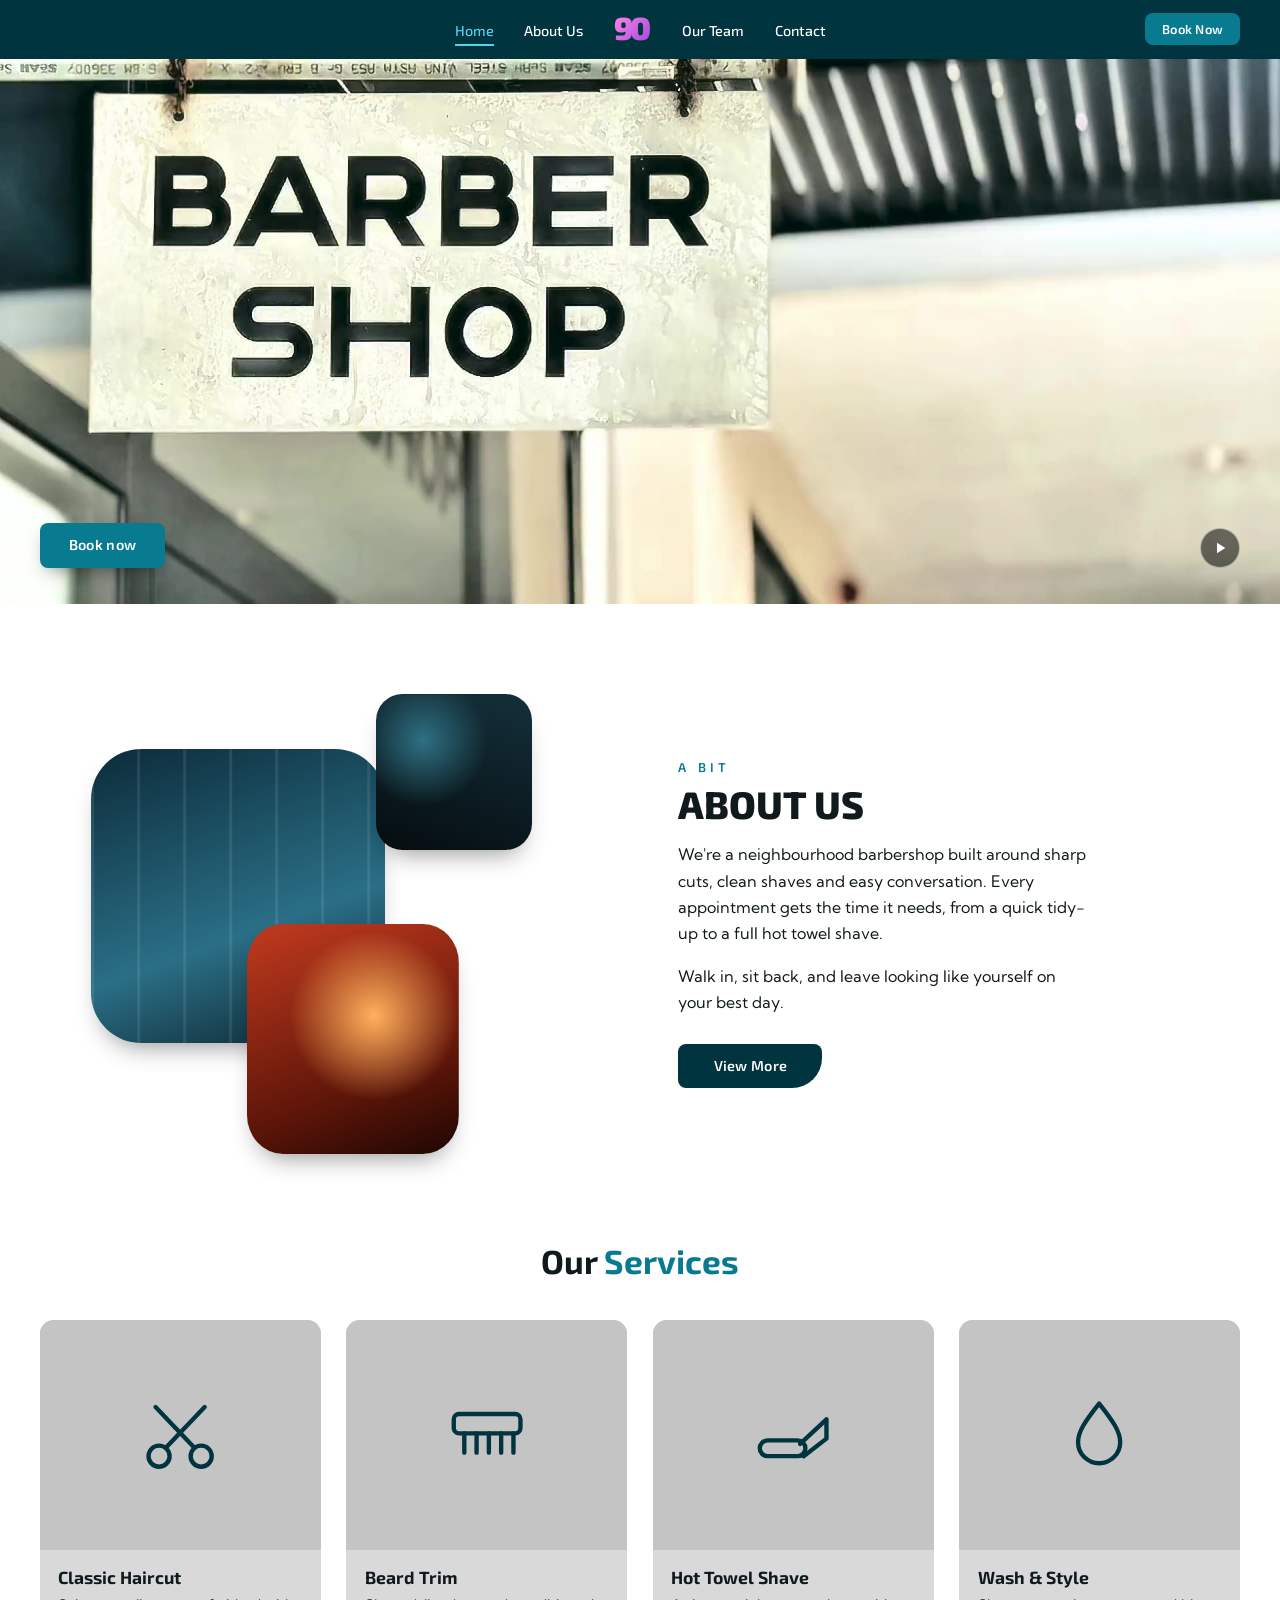
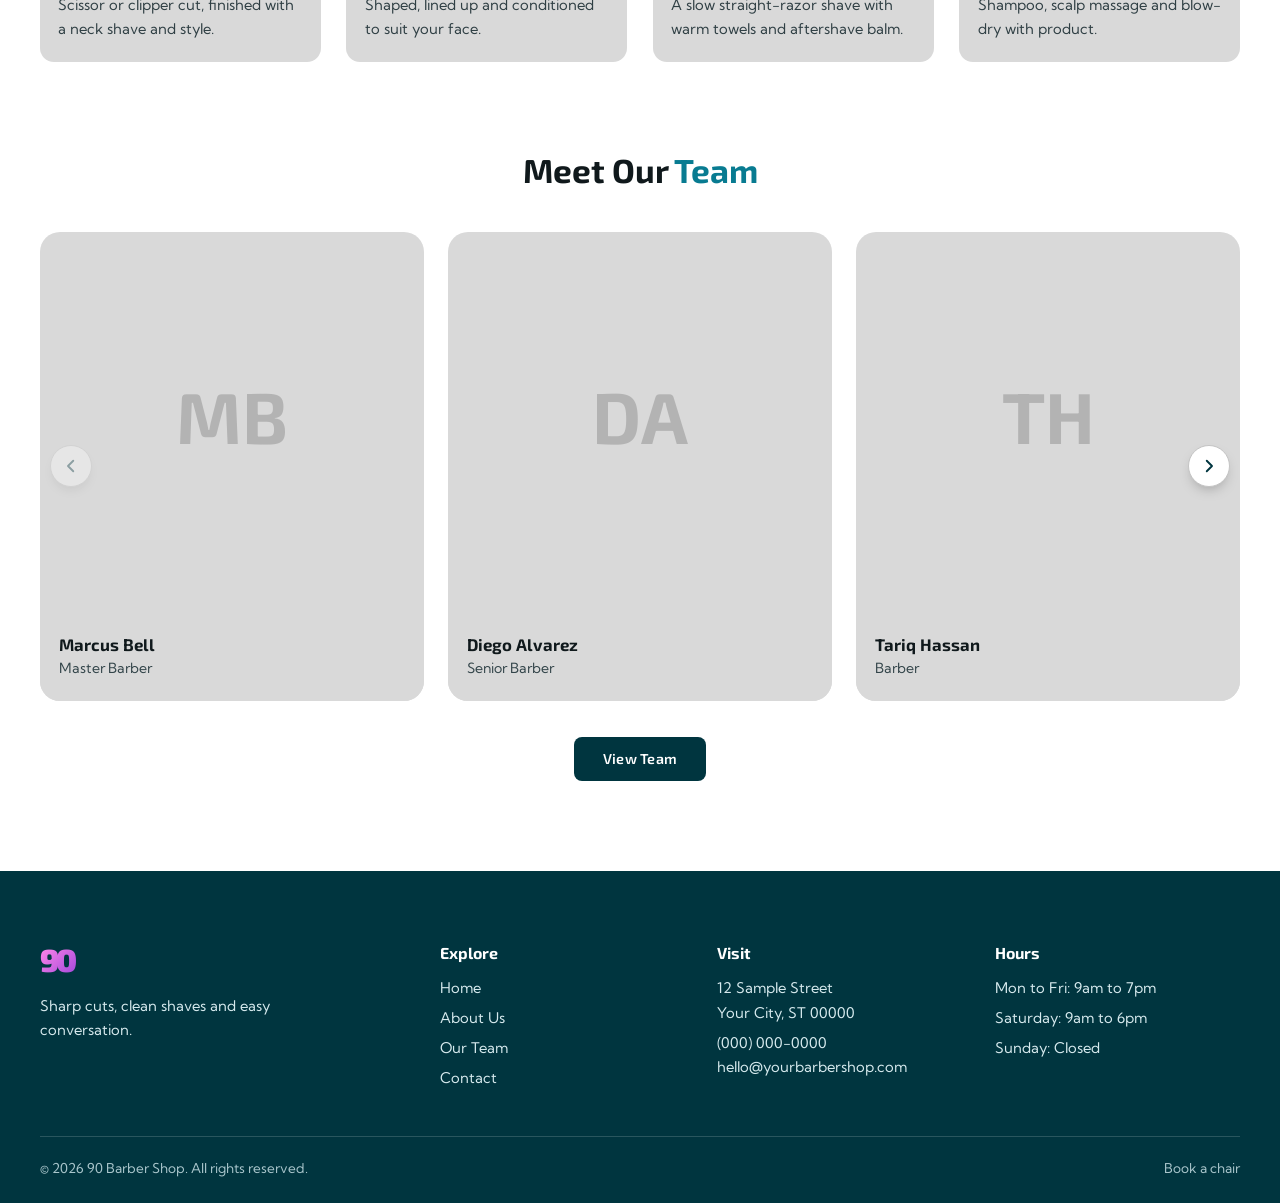
==== index.html @ 3424c848 "first commit" ====
<!DOCTYPE html>
<html lang="en">
<head>
  <meta charset="utf-8">
  <meta name="viewport" content="width=device-width, initial-scale=1">
  <title>90 Barber Shop | Your hairstyle, our lifestyle</title>
  <meta name="description" content="Neighbourhood barbershop for sharp cuts, clean shaves and good conversation.">
  <link rel="preconnect" href="https://fonts.googleapis.com">
  <link rel="preconnect" href="https://fonts.gstatic.com" crossorigin>
  <link href="https://fonts.googleapis.com/css2?family=Exo+2:wght@500;600;700;800;900&family=Kumbh+Sans:wght@400;500;600;700&display=swap" rel="stylesheet">
  <link rel="stylesheet" href="style.css">
</head>
<body>
  <a class="skip" href="#main">Skip to content</a>

  <header class="site-header">
    <div class="nav">
      <a class="brand brand--bar" href="index.html" aria-label="90 Barber Shop, home"><span aria-hidden="true">90</span></a>
      <nav class="nav-menu" id="site-menu" aria-label="Main">
        <ul class="nav-links">
          <li><a href="index.html" aria-current="page">Home</a></li>
          <li><a href="about.html">About Us</a></li>
          <li class="nav-brand-item"><a class="brand" href="index.html" aria-label="90 Barber Shop, home"><span aria-hidden="true">90</span></a></li>
          <li><a href="team.html">Our Team</a></li>
          <li><a href="contact.html">Contact</a></li>
        </ul>
      </nav>
      <a class="btn btn--accent btn--sm nav-cta" href="#" data-book-link>Book Now</a>
      <button class="nav-toggle" type="button" aria-expanded="false" aria-controls="site-menu"><span class="sr-only">Menu</span><span class="bars" aria-hidden="true"></span></button>
    </div>
  </header>

  <main id="main">
    <section class="hero hero--video" aria-labelledby="hero-title">
      <h1 class="sr-only" id="hero-title">90 Barber Shop: your hairstyle, our lifestyle</h1>
      <video class="hero-video" autoplay muted loop playsinline preload="auto" poster="images/intro-poster.jpg" aria-hidden="true" tabindex="-1">
        <source src="video/intro.mp4" type="video/mp4">
      </video>
      <a class="btn btn--accent hero-book" href="#" data-book-link>Book now</a>
      <button class="hero-pause" type="button" aria-label="Pause background video" aria-pressed="false">
        <svg class="i-pause" viewBox="0 0 24 24" fill="currentColor" aria-hidden="true"><rect x="6" y="5" width="4" height="14" rx="1"/><rect x="14" y="5" width="4" height="14" rx="1"/></svg>
        <svg class="i-play" viewBox="0 0 24 24" fill="currentColor" aria-hidden="true"><path d="M8 5v14l11-7z"/></svg>
      </button>
    </section>

    <section class="section" aria-labelledby="about-title">
      <div class="container about-grid">
        <div class="collage" aria-hidden="true">
          <div class="c1 art-window"></div>
          <div class="c2 art-dark"></div>
          <div class="c3 art-warm"></div>
        </div>
        <div class="about-copy">
          <p class="kicker">A bit</p>
          <h2 id="about-title">About us</h2>
          <p>We're a neighbourhood barbershop built around sharp cuts, clean shaves and easy conversation. Every appointment gets the time it needs, from a quick tidy-up to a full hot towel shave.</p>
          <p>Walk in, sit back, and leave looking like yourself on your best day.</p>
          <a class="btn btn--curl" href="about.html">View More</a>
        </div>
      </div>
    </section>

    <section class="section" aria-labelledby="services-title" style="padding-top:0">
      <div class="container">
        <h2 class="section-title" id="services-title">Our <span>Services</span></h2>
        <div class="services-grid">
          <article class="service">
            <div class="service-media"><svg viewBox="0 0 48 48" fill="none" stroke="currentColor" stroke-width="2.5" stroke-linecap="round" aria-hidden="true"><circle cx="12" cy="36" r="6"/><circle cx="36" cy="36" r="6"/><path d="M16 31L38 8M32 31L10 8"/></svg></div>
            <div class="service-body"><h3>Classic Haircut</h3><p>Scissor or clipper cut, finished with a neck shave and style.</p></div>
          </article>
          <article class="service">
            <div class="service-media"><svg viewBox="0 0 48 48" fill="none" stroke="currentColor" stroke-width="2.5" stroke-linecap="round" stroke-linejoin="round" aria-hidden="true"><rect x="5" y="12" width="38" height="11" rx="3"/><path d="M11 23v11M18 23v11M25 23v11M32 23v11M39 23v11"/></svg></div>
            <div class="service-body"><h3>Beard Trim</h3><p>Shaped, lined up and conditioned to suit your face.</p></div>
          </article>
          <article class="service">
            <div class="service-media"><svg viewBox="0 0 48 48" fill="none" stroke="currentColor" stroke-width="2.5" stroke-linecap="round" stroke-linejoin="round" aria-hidden="true"><rect x="5" y="27" width="26" height="9" rx="4.5"/><path d="M28 29L43 15v11L30 36"/></svg></div>
            <div class="service-body"><h3>Hot Towel Shave</h3><p>A slow straight-razor shave with warm towels and aftershave balm.</p></div>
          </article>
          <article class="service">
            <div class="service-media"><svg viewBox="0 0 48 48" fill="none" stroke="currentColor" stroke-width="2.5" stroke-linecap="round" stroke-linejoin="round" aria-hidden="true"><path d="M24 6c8 10 12 16 12 22a12 12 0 0 1-24 0c0-6 4-12 12-22z"/></svg></div>
            <div class="service-body"><h3>Wash &amp; Style</h3><p>Shampoo, scalp massage and blow-dry with product.</p></div>
          </article>
        </div>
      </div>
    </section>

    <section class="section" aria-labelledby="team-title" style="padding-top:0">
      <div class="container">
        <h2 class="section-title" id="team-title">Meet Our <span>Team</span></h2>
        <div class="carousel" data-carousel>
          <button class="carousel-btn prev" type="button" aria-label="Previous team members">
            <svg width="18" height="18" viewBox="0 0 24 24" fill="none" stroke="currentColor" stroke-width="2.5" stroke-linecap="round" stroke-linejoin="round" aria-hidden="true"><path d="M15 5l-7 7 7 7"/></svg>
          </button>
          <div class="carousel-track" tabindex="0" role="region" aria-label="Team members"></div>
          <button class="carousel-btn next" type="button" aria-label="Next team members">
            <svg width="18" height="18" viewBox="0 0 24 24" fill="none" stroke="currentColor" stroke-width="2.5" stroke-linecap="round" stroke-linejoin="round" aria-hidden="true"><path d="M9 5l7 7-7 7"/></svg>
          </button>
        </div>
        <noscript><p class="page-intro">Turn on JavaScript to see the team, or visit the <a href="team.html">team page</a>.</p></noscript>
        <div class="center-action"><a class="btn" href="team.html">View Team</a></div>
      </div>
    </section>
  </main>

  <footer class="site-footer">
    <div class="container">
      <div class="footer-grid">
        <div class="footer-brand">
          <a class="brand" href="index.html" aria-label="90 Barber Shop, home"><span aria-hidden="true">90</span></a>
          <p>Sharp cuts, clean shaves and easy conversation.</p>
        </div>
        <div>
          <h2 class="footer-title">Explore</h2>
          <ul>
            <li><a href="index.html">Home</a></li>
            <li><a href="about.html">About Us</a></li>
            <li><a href="team.html">Our Team</a></li>
            <li><a href="contact.html">Contact</a></li>
          </ul>
        </div>
        <div>
          <h2 class="footer-title">Visit</h2>
          <p>12 Sample Street<br>Your City, ST 00000</p>
          <p><a href="tel:+10000000000">(000) 000-0000</a><br><a href="mailto:hello@yourbarbershop.com">hello@yourbarbershop.com</a></p>
        </div>
        <div>
          <h2 class="footer-title">Hours</h2>
          <ul>
            <li>Mon to Fri: 9am to 7pm</li>
            <li>Saturday: 9am to 6pm</li>
            <li>Sunday: Closed</li>
          </ul>
        </div>
      </div>
      <div class="footer-bottom">
        <span>&copy; <span data-year>2026</span> 90 Barber Shop. All rights reserved.</span>
        <span><a href="#" data-book-link>Book a chair</a></span>
      </div>
    </div>
  </footer>
  <script src="script.js" defer></script>
</body>
</html>
---- style.css ----
/* =====================================================================
   90 Barber Shop – stylesheet
   ---------------------------------------------------------------------
   PHOTOS: every photo slot below is a CSS variable in :root. To use a
   real image, put the file in an /images folder and set the variable,
   e.g.  --hero-photo: url("images/hero.jpg");
   ===================================================================== */

:root {
  /* colour */
  --teal-900: #00353f;
  --teal-800: #004a58;
  --teal-600: #087b91;
  --teal-500: #1197b0;
  --teal-300: #55d3ec;
  --ice: #a9d8e0;
  --gray-100: #efefef;
  --gray-200: #d9d9d9;
  --gray-300: #c4c4c4;
  --ink: #10191c;
  --pink: #ee78e2;
  --error: #b3261e;

  /* type */
  --font-head: "Exo 2", "Segoe UI", system-ui, sans-serif;
  --font-body: "Kumbh Sans", "Segoe UI", system-ui, sans-serif;

  /* layout */
  --container: 1200px;
  --gutter: clamp(1rem, 4vw, 2.5rem);

  /* photo slots (swap for url("images/...") ) */
  --none: linear-gradient(transparent, transparent);
  --hero-photo: var(--none);
  --contact-photo: var(--none);
  --team-photo: var(--none);
  --about-photo-1: var(--none);
  --about-photo-2: var(--none);
  --about-photo-3: var(--none);
}

/* ---------- base ---------- */
*, *::before, *::after { box-sizing: border-box; }
html { scroll-behavior: smooth; }
body {
  margin: 0;
  font-family: var(--font-body);
  color: var(--ink);
  background: #fff;
  line-height: 1.65;
  -webkit-font-smoothing: antialiased;
}
img { max-width: 100%; display: block; }
a { color: inherit; }
h1, h2, h3 { font-family: var(--font-head); line-height: 1.1; margin: 0; }
p { margin: 0 0 1rem; }
:focus-visible { outline: 3px solid var(--teal-500); outline-offset: 3px; }
.site-header :focus-visible,
.site-footer :focus-visible { outline-color: var(--teal-300); }

.container { width: min(100% - 2 * var(--gutter), var(--container)); margin-inline: auto; }
.section { padding-block: clamp(3rem, 7vw, 6rem); }
.sr-only {
  position: absolute; width: 1px; height: 1px; margin: -1px; padding: 0;
  overflow: hidden; clip: rect(0 0 0 0); white-space: nowrap; border: 0;
}
.skip {
  position: absolute; left: 1rem; top: -4rem; z-index: 100;
  background: #fff; color: var(--ink); padding: .6rem 1rem; border-radius: 8px;
}
.skip:focus { top: 1rem; }

/* ---------- buttons ---------- */
.btn {
  display: inline-flex; align-items: center; justify-content: center;
  font: 600 .9rem/1 var(--font-head); letter-spacing: .02em;
  padding: .95rem 1.8rem; border-radius: 8px; border: 0;
  background: var(--teal-900); color: #fff; text-decoration: none; cursor: pointer;
  transition: background-color .2s ease;
}
.btn:hover { background: var(--teal-800); }
.btn--accent { background: var(--teal-600); }
.btn--accent:hover { background: #066579; }
.btn--sm { padding: .6rem 1.05rem; font-size: .8rem; }
.btn--curl { border-radius: 8px 8px 30px 8px; padding-inline: 2.2rem; }
.btn--pill { border-radius: 999px; }

/* ---------- header / nav ---------- */
.site-header { position: sticky; top: 0; z-index: 50; background: var(--teal-900); }
.nav {
  display: grid; grid-template-columns: 1fr auto 1fr; align-items: center;
  max-width: 1440px; margin-inline: auto;
  padding: .7rem var(--gutter);
}
.nav-menu { grid-column: 2; }
.nav-cta { grid-column: 3; justify-self: end; }
.nav-links {
  display: flex; align-items: center; gap: clamp(1.1rem, 2.4vw, 2rem);
  list-style: none; margin: 0; padding: 0;
}
.nav-links a:not(.brand) {
  color: #fff; text-decoration: none; font: 500 .9rem var(--font-head);
  padding: .35rem 0; border-bottom: 2px solid transparent;
}
.nav-links a:not(.brand):hover { border-bottom-color: rgba(255, 255, 255, .6); }
.nav-links a[aria-current="page"] { color: var(--teal-300); border-bottom-color: var(--teal-300); }

.brand { display: inline-block; text-decoration: none; line-height: 1; }
.brand span {
  font: 900 2rem/1 var(--font-head); letter-spacing: -.09em; padding-right: .09em;
  background: linear-gradient(135deg, #ff86e9 10%, #a94bdc 90%);
  -webkit-background-clip: text; background-clip: text; color: transparent;
}
.brand--bar, .nav-toggle { display: none; }

/* ---------- hero ---------- */
.hero {
  position: relative; overflow: hidden; color: #fff; isolation: isolate;
  min-height: clamp(300px, 32vw, 480px);
  background:
    var(--hero-photo),
    radial-gradient(ellipse 45% 70% at 80% 0%, rgba(255, 255, 255, .3), transparent 70%),
    repeating-linear-gradient(98deg, transparent 0 92px, rgba(255, 255, 255, .07) 92px 98px),
    linear-gradient(180deg, #728e96 0%, #3d5760 50%, #182a30 100%);
  background-size: cover; background-position: center;
}
.hero--home { min-height: clamp(440px, 43vw, 620px); }

/* homepage: full-width looping video (replaces the CSS sign) */
.hero.hero--video {
  height: clamp(240px, 42.6vw, 78vh); min-height: 0;
  background: #000;
}
.hero-video { position: absolute; inset: 0; width: 100%; height: 100%; object-fit: cover; z-index: -1; }
.hero-book {
  position: absolute; z-index: 1;
  left: var(--gutter); bottom: clamp(1rem, 3vw, 2.25rem);
  box-shadow: 0 8px 20px -8px rgba(0, 0, 0, .55);
}
.hero-pause {
  position: absolute; z-index: 1; right: var(--gutter); bottom: clamp(1rem, 3vw, 2.25rem);
  width: 40px; height: 40px; display: grid; place-items: center; cursor: pointer;
  color: #fff; background: rgba(0, 0, 0, .55); border: 1px solid rgba(255, 255, 255, .5); border-radius: 50%;
  transition: background-color .2s ease;
}
.hero-pause:hover { background: rgba(0, 0, 0, .8); }
.hero-pause svg { width: 18px; height: 18px; }
.hero-pause .i-play, .hero-pause[aria-pressed="true"] .i-pause { display: none; }
.hero-pause[aria-pressed="true"] .i-play { display: block; }

.hero-inner {
  position: relative; display: flex; align-items: flex-start;
  gap: clamp(1.5rem, 4vw, 4rem);
  min-height: inherit;
  padding-left: clamp(0px, 6vw, 90px);
}
.sign-wrap {
  position: relative; flex: none;
  padding-top: clamp(50px, 7vw, 110px);
  transform-origin: 50% 0;
  animation: sway 3.4s cubic-bezier(.3, .2, .2, 1) .25s both;
}
.sign-wrap::before, .sign-wrap::after {
  content: ""; position: absolute; top: 0; width: 3px;
  height: clamp(50px, 7vw, 110px);
  background: repeating-linear-gradient(180deg, #c3cbcd 0 6px, #6c777a 6px 10px);
}
.sign-wrap::before { left: 14%; }
.sign-wrap::after { right: 14%; }
.sign {
  margin: 0; background: #f1ece0; color: #0d0d0d;
  font: 900 clamp(2.4rem, 5.6vw, 5rem)/.95 var(--font-head);
  text-transform: uppercase; letter-spacing: .02em;
  padding: .3em .5em .35em; border-radius: 6px;
  box-shadow: 0 22px 30px -14px rgba(0, 0, 0, .6), inset 0 0 0 4px rgba(0, 0, 0, .06);
}
@keyframes sway {
  0%   { transform: rotate(5deg); }
  20%  { transform: rotate(-3.4deg); }
  40%  { transform: rotate(2.2deg); }
  60%  { transform: rotate(-1.2deg); }
  80%  { transform: rotate(.5deg); }
  100% { transform: rotate(0); }
}
.hero-copy { align-self: center; padding-block: 2rem; }
.tagline {
  margin: 0 0 1.6rem; color: var(--teal-300);
  font: 700 clamp(1.4rem, 3vw, 2.6rem)/1.1 var(--font-head);
  text-transform: uppercase; text-shadow: 0 2px 12px rgba(0, 0, 0, .35);
}

/* contact hero */
.hero--contact {
  display: grid; place-items: center; text-align: center;
  min-height: clamp(260px, 26vw, 380px); padding: 3rem var(--gutter);
  background:
    var(--contact-photo),
    repeating-linear-gradient(90deg, transparent 0 118px, rgba(255, 255, 255, .06) 118px 122px),
    repeating-linear-gradient(0deg, transparent 0 96px, rgba(255, 255, 255, .06) 96px 100px),
    radial-gradient(ellipse 30% 60% at 78% 30%, rgba(120, 200, 230, .35), transparent 70%),
    linear-gradient(160deg, #22343b, #0a1215);
  background-size: cover; background-position: center;
}
.hero--contact h1 { color: var(--pink); font-size: clamp(2.3rem, 4.6vw, 3.6rem); font-weight: 700; }
.hero--contact p { max-width: 58ch; margin: .9rem auto 0; font-size: .95rem; }

/* ---------- section headings ---------- */
.section-title {
  text-align: center; font-weight: 700;
  font-size: clamp(1.6rem, 2.6vw, 2.2rem);
}
.section-title span, .page-title span { color: var(--teal-600); }
.page-title {
  text-align: center; font-weight: 700; font-size: clamp(1.9rem, 3.4vw, 2.75rem);
}
.page-title--teal { color: var(--teal-600); }
.page-intro { text-align: center; max-width: 52ch; margin: 1rem auto 0; color: #3e4f54; }

/* ---------- home: about intro + collage ---------- */
.about-grid {
  display: grid; grid-template-columns: minmax(0, 1fr) minmax(0, 1fr);
  gap: clamp(2rem, 6vw, 6rem); align-items: center;
}
.collage { position: relative; aspect-ratio: 1 / 1; width: min(100%, 460px); justify-self: center; }
.collage > div {
  position: absolute; border-radius: 17%;
  box-shadow: 0 14px 26px -12px rgba(0, 0, 0, .45);
}
.c1 { left: 0; top: 12%; width: 64%; height: 64%; }
.c2 { right: 4%; top: 0; width: 34%; height: 34%; }
.c3 { left: 34%; bottom: 0; width: 46%; height: 50%; }

.art-window {
  background:
    var(--about-photo-1),
    repeating-linear-gradient(90deg, rgba(255, 255, 255, .09) 0 3px, transparent 3px 46px),
    linear-gradient(160deg, #0c2b3a, #2a6f86 60%, #0b1f29);
  background-size: cover; background-position: center;
}
.art-dark {
  background:
    var(--about-photo-2),
    radial-gradient(circle at 30% 30%, rgba(80, 190, 220, .5), transparent 42%),
    linear-gradient(200deg, #14303a, #050c0f);
  background-size: cover; background-position: center;
}
.art-warm {
  background:
    var(--about-photo-3),
    radial-gradient(circle at 60% 40%, #ffb15c, transparent 45%),
    linear-gradient(160deg, #c23a1e, #5a1408 70%, #1e0703);
  background-size: cover; background-position: center;
}

.kicker {
  margin: 0 0 .5rem; color: var(--teal-600);
  font: 600 .8rem var(--font-head); letter-spacing: .32em; text-transform: uppercase;
}
.about-copy h2 { font-size: clamp(1.8rem, 3vw, 2.4rem); font-weight: 800; text-transform: uppercase; margin-bottom: 1rem; }
.about-copy p { max-width: 46ch; }
.about-copy .btn { margin-top: .75rem; }

/* ---------- home: services ---------- */
.services-grid {
  display: grid; grid-template-columns: repeat(4, 1fr);
  gap: clamp(1rem, 2vw, 1.75rem); margin-top: 2.5rem;
}
.service { display: flex; flex-direction: column; background: var(--gray-200); border-radius: 14px; overflow: hidden; }
.service-media {
  aspect-ratio: 1 / .82; background: var(--gray-300);
  display: grid; place-items: center; color: var(--teal-900);
}
.service-media svg { width: 30%; height: auto; }
.service-body { padding: 1.1rem 1.15rem 1.3rem; }
.service h3 { font-size: 1.1rem; font-weight: 700; margin-bottom: .35rem; }
.service p { font-size: .92rem; margin: 0; color: #2f3f44; }

/* ---------- home: team carousel ---------- */
.carousel { --gap: clamp(.9rem, 2vw, 1.5rem); position: relative; margin-top: 2.5rem; }
.carousel-track {
  display: flex; gap: var(--gap); overflow-x: auto; scroll-snap-type: x mandatory;
  scrollbar-width: none; padding-block: 4px;
}
.carousel-track::-webkit-scrollbar { display: none; }
.slide {
  flex: 0 0 calc((100% - 2 * var(--gap)) / 3); scroll-snap-align: start;
  position: relative; aspect-ratio: 1 / 1.22; overflow: hidden;
  background: var(--gray-200); border-radius: 20px;
  display: flex; flex-direction: column; justify-content: flex-end;
}
.slide img { position: absolute; inset: 0; width: 100%; height: 100%; object-fit: cover; }
.slide .initials {
  position: absolute; inset: 0 0 22% 0; display: grid; place-items: center;
  font: 700 clamp(2.6rem, 6vw, 4.5rem) var(--font-head); color: #b3b3b3;
}
.slide figcaption { position: relative; padding: 1rem 1.2rem 1.25rem; background: linear-gradient(transparent, rgba(217, 217, 217, .95) 45%); }
.slide strong { display: block; font: 700 1.05rem var(--font-head); }
.slide span { font-size: .88rem; color: #33454a; }

.carousel-btn {
  position: absolute; top: 50%; translate: 0 -50%; z-index: 2;
  width: 42px; height: 42px; border-radius: 50%;
  border: 1px solid var(--gray-300); background: #fff; color: var(--teal-900);
  display: grid; place-items: center; cursor: pointer;
  box-shadow: 0 6px 14px -6px rgba(0, 0, 0, .35);
  transition: opacity .2s ease;
}
.carousel-btn:hover:not(:disabled) { background: var(--gray-100); }
.carousel-btn:disabled { opacity: .35; cursor: default; }
.carousel-btn.prev { left: .6rem; }
.carousel-btn.next { right: .6rem; }
@media (min-width: 1320px) {
  .carousel-btn.prev { left: -3.4rem; }
  .carousel-btn.next { right: -3.4rem; }
}
.center-action { text-align: center; margin-top: 2rem; }

/* ---------- team page ---------- */
.team-banner {
  display: grid; place-items: center; text-align: center;
  min-height: clamp(220px, 24vw, 340px); padding: 2rem var(--gutter);
  background: var(--team-photo), var(--gray-300);
  background-size: cover; background-position: center;
}
.team-banner p { margin: 0; font: 600 clamp(1.6rem, 3vw, 2.4rem) var(--font-head); }
.team-grid {
  display: grid; grid-template-columns: repeat(3, 1fr);
  gap: clamp(1rem, 2vw, 1.75rem); margin-top: 2.5rem;
}
.member { display: flex; flex-direction: column; background: var(--gray-200); border-radius: 20px; overflow: hidden; }
.member-pic {
  aspect-ratio: 1 / 1.05; background: var(--teal-900); color: #fff;
  display: grid; place-items: center;
}
.member-pic img { width: 100%; height: 100%; object-fit: cover; }
.member-pic .initials { font: 700 clamp(2.6rem, 6vw, 4.5rem) var(--font-head); color: rgba(255, 255, 255, .9); }
.member-info { padding: 1rem 1rem 1.2rem; text-align: center; }
.member-name { font: 700 1.05rem var(--font-head); margin: 0; }
.member-role { font-size: .85rem; color: #33454a; margin: .1rem 0 .75rem; }
.socials { display: flex; gap: .5rem; justify-content: center; }
.socials a {
  width: 34px; height: 34px; border-radius: 50%; display: grid; place-items: center;
  background: var(--teal-900); color: #fff; transition: background-color .2s ease;
}
.socials a:hover { background: var(--teal-600); }
.socials svg { width: 16px; height: 16px; }

/* ---------- about page ---------- */
.split {
  display: grid; grid-template-columns: minmax(0, 1fr) minmax(0, 1fr);
  gap: clamp(2rem, 6vw, 6rem); align-items: center;
}
.split h2 { font-size: clamp(1.5rem, 2.4vw, 2rem); margin-bottom: 1rem; }
.split p { max-width: 52ch; }
.values { display: grid; grid-template-columns: repeat(3, 1fr); gap: clamp(1.5rem, 3vw, 3rem); margin-top: 2.5rem; }
.value { border-top: 4px solid var(--teal-600); padding-top: 1.1rem; }
.value h3 { font-size: 1.25rem; margin-bottom: .5rem; }
.value p { color: #33454a; margin: 0; }
.cta-band {
  display: flex; align-items: center; justify-content: space-between; flex-wrap: wrap; gap: 1.5rem;
  background: var(--ice); border-radius: 28px; padding: clamp(1.8rem, 4vw, 3.2rem);
}
.cta-band h2 { font-size: clamp(1.4rem, 2.4vw, 2rem); }
.cta-band p { margin: .4rem 0 0; }

/* ---------- contact page ---------- */
.contact-grid {
  display: grid; grid-template-columns: 1.1fr 1fr;
  gap: clamp(2rem, 5vw, 4.5rem); align-items: start;
}
.contact-left { display: grid; gap: 14px; }
.contact-info { display: grid; grid-template-columns: 1fr 1fr; gap: 14px; }
.info-tile {
  display: flex; flex-direction: column; align-items: center; justify-content: center;
  gap: .25rem; min-height: 170px; padding: 1.25rem 1rem; text-align: center;
  background: var(--ice); border-radius: 14px; color: var(--ink); text-decoration: none;
}
a.info-tile:hover, a.info-tile:focus-visible { box-shadow: inset 0 0 0 2px var(--teal-600); }
.info-tile svg { width: 54px; height: 54px; margin-bottom: .4rem; color: var(--teal-900); }
.info-tile .cut { fill: var(--ice); }
.info-tile h2 { font: 700 1.05rem var(--font-head); }
.info-tile span { font-size: .85rem; font-weight: 600; overflow-wrap: anywhere; }
.info-tile .is-underlined { text-decoration: underline; }

.map {
  position: relative; aspect-ratio: 1.76 / 1; overflow: hidden;
  display: grid; place-items: center; padding: 1rem; text-align: center;
  background: var(--gray-200); border-radius: 14px;
}
.map iframe { position: absolute; inset: 0; width: 100%; height: 100%; border: 0; }
.map-label { display: grid; justify-items: center; gap: .5rem; max-width: 22ch; font: 700 1.15rem/1.3 var(--font-head); }
.map-label svg { width: 36px; height: 36px; color: var(--teal-600); }

.contact-form h2 { font-size: clamp(2rem, 3.6vw, 2.8rem); font-weight: 800; margin-bottom: .75rem; }
.contact-form > p { font-size: .92rem; font-weight: 600; margin-bottom: 1.4rem; max-width: 52ch; }
.field { margin-bottom: .4rem; }
.field label { display: block; font: 700 1.05rem var(--font-head); margin-bottom: .4rem; }
.field input, .field textarea {
  width: 100%; font: inherit; font-size: .9rem; color: var(--ink);
  padding: .65rem 1.15rem; background: #fff;
  border: 1px solid #5aa0b1; border-radius: 999px;
}
.field textarea { min-height: 150px; resize: vertical; border-radius: 18px; padding-top: .8rem; }
.field input::placeholder, .field textarea::placeholder { color: #6b7d82; }
.field input:focus, .field textarea:focus { border-color: var(--teal-600); outline: 2px solid var(--teal-600); outline-offset: 0; }
.field [aria-invalid="true"] { border-color: var(--error); }
.field-error { min-height: 1.2em; margin: .25rem 0 0 .25rem; font-size: .8rem; color: var(--error); }
.contact-form .btn { width: 100%; margin-top: .6rem; }
.form-status { margin: 1rem 0 0; font-size: .92rem; min-height: 1.4em; }
.form-status.is-ok { color: var(--teal-600); font-weight: 600; }
.form-status.is-error { color: var(--error); font-weight: 600; }

/* ---------- footer ---------- */
.site-footer { background: var(--teal-900); color: #d6eaee; padding-block: clamp(3rem, 6vw, 4.5rem) 1.5rem; }
.footer-grid { display: grid; grid-template-columns: 1.5fr 1fr 1fr 1fr; gap: 2rem; }
.footer-title { font: 700 1rem var(--font-head); color: #fff; margin-bottom: .9rem; }
.site-footer p, .site-footer li { font-size: .92rem; margin: 0 0 .35rem; }
.site-footer ul { list-style: none; margin: 0; padding: 0; }
.site-footer a { text-decoration: none; }
.site-footer a:hover { text-decoration: underline; }
.footer-brand p { max-width: 32ch; margin-top: .9rem; }
.footer-bottom {
  display: flex; justify-content: space-between; flex-wrap: wrap; gap: 1rem;
  margin-top: 2.5rem; padding-top: 1.25rem;
  border-top: 1px solid rgba(255, 255, 255, .16); font-size: .85rem; color: #a9c6cc;
}

/* ---------- responsive ---------- */
@media (max-width: 1000px) {
  .slide { flex-basis: calc((100% - var(--gap)) / 2); }
  .services-grid { grid-template-columns: repeat(2, 1fr); }
  .footer-grid { grid-template-columns: 1fr 1fr; }
}

@media (max-width: 860px) {
  .nav { display: flex; gap: .75rem; }
  .brand--bar { display: inline-block; margin-right: auto; }
  .nav-cta { grid-column: auto; }
  .nav-toggle {
    display: block; position: relative; width: 42px; height: 38px; cursor: pointer;
    background: none; color: #fff; border: 1px solid rgba(255, 255, 255, .4); border-radius: 8px;
  }
  .nav-toggle .bars, .nav-toggle .bars::before, .nav-toggle .bars::after {
    position: absolute; left: 50%; width: 18px; height: 2px; background: currentColor; content: "";
  }
  .nav-toggle .bars { top: 50%; translate: -50% -50%; }
  .nav-toggle .bars::before { left: 0; top: -6px; }
  .nav-toggle .bars::after { left: 0; top: 6px; }
  .nav-menu {
    display: none; position: absolute; top: 100%; left: 0; right: 0;
    background: var(--teal-900); padding: .5rem var(--gutter) 1.25rem;
    border-top: 1px solid rgba(255, 255, 255, .15);
  }
  .site-header.is-open .nav-menu { display: block; }
  .nav-links { flex-direction: column; align-items: flex-start; gap: .4rem; }
  .nav-links a:not(.brand) { font-size: 1.05rem; display: inline-block; padding-block: .5rem; }
  .nav-brand-item { display: none; }

  .about-grid, .split, .contact-grid { grid-template-columns: 1fr; }
  .about-copy { text-align: left; }
  .values { grid-template-columns: 1fr; }
  .team-grid { grid-template-columns: repeat(2, 1fr); }
}

@media (max-width: 700px) {
  .hero-inner { flex-direction: column; align-items: center; text-align: center; padding-left: 0; gap: 0; }
  .hero-copy { padding-top: 2rem; padding-bottom: 2.5rem; }
}

@media (max-width: 560px) {
  .slide { flex-basis: 100%; }
  .services-grid, .team-grid { grid-template-columns: 1fr; }
  .footer-grid { grid-template-columns: 1fr; }
}

@media (max-width: 420px) {
  .contact-info { grid-template-columns: 1fr; }
  .info-tile { min-height: 140px; }
}

@media (prefers-reduced-motion: reduce) {
  html { scroll-behavior: auto; }
  .sign-wrap { animation: none; }
  * { transition-duration: .01ms !important; }
}
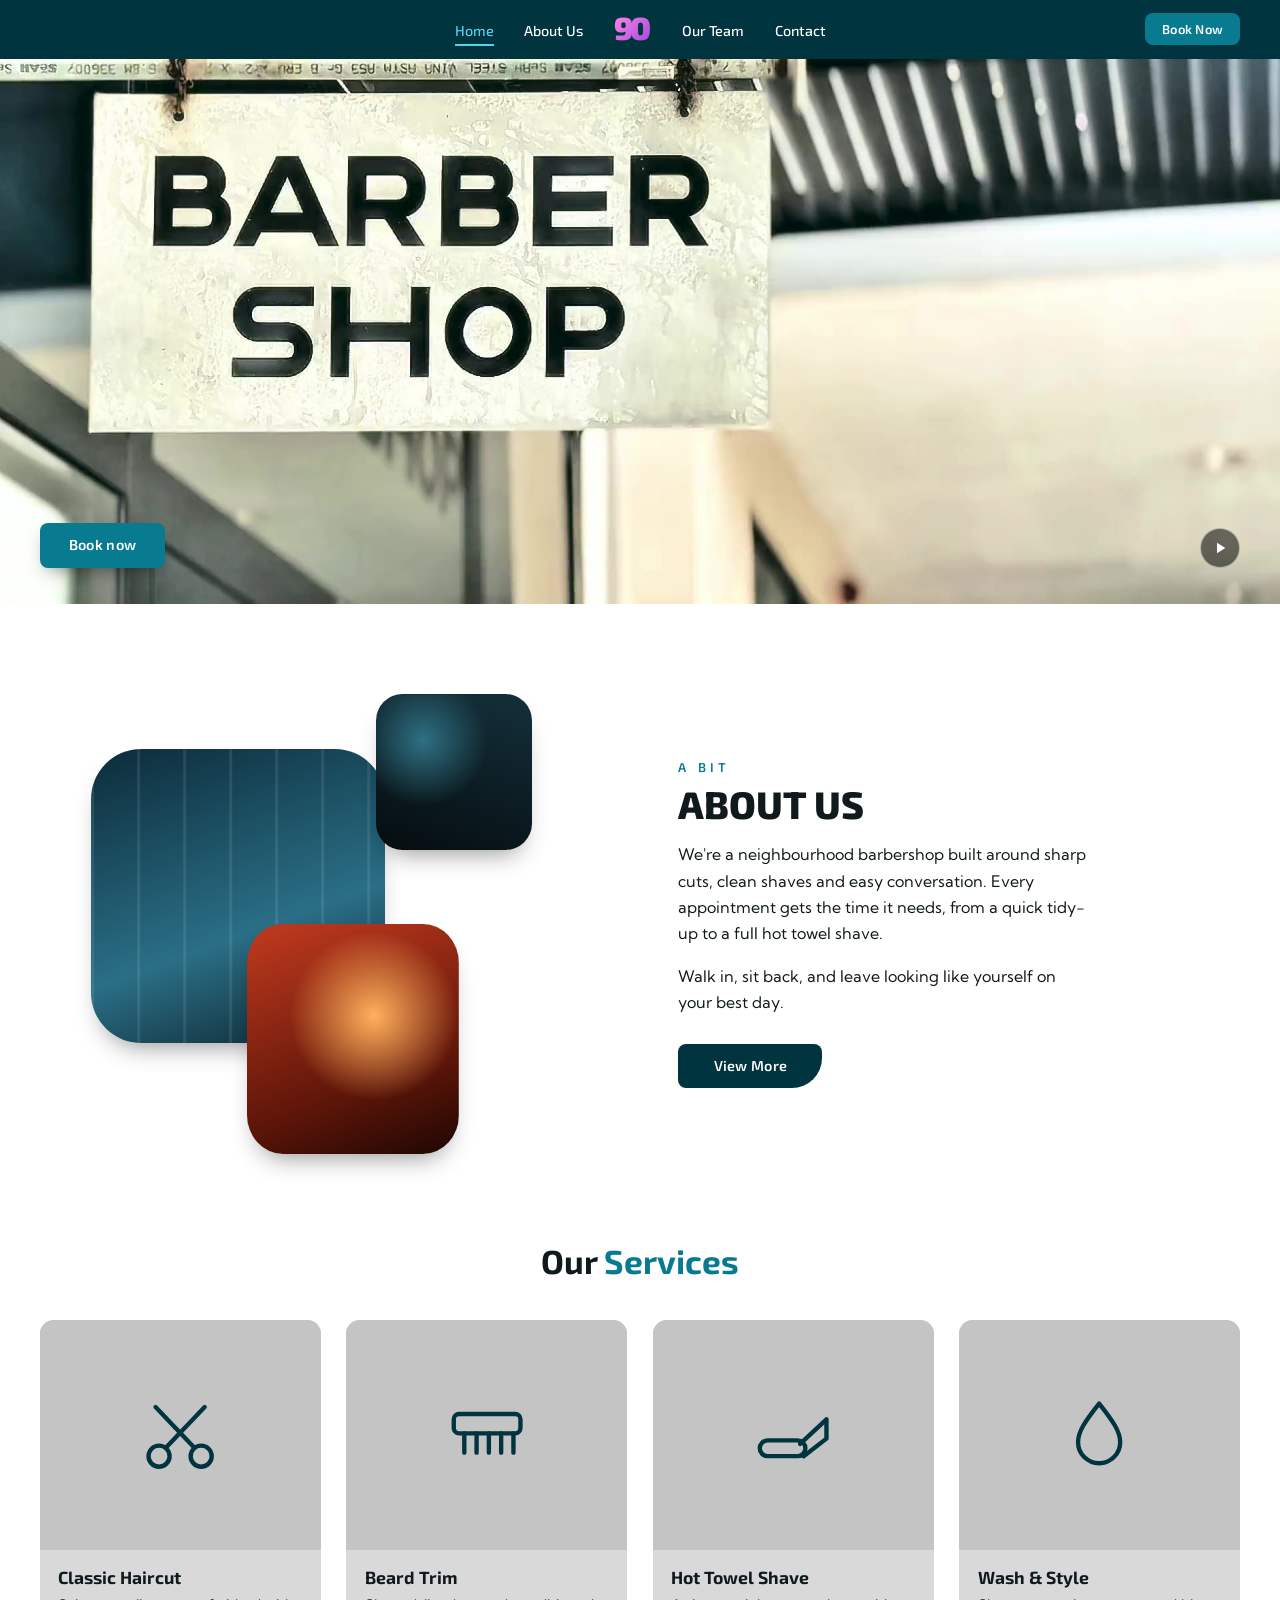
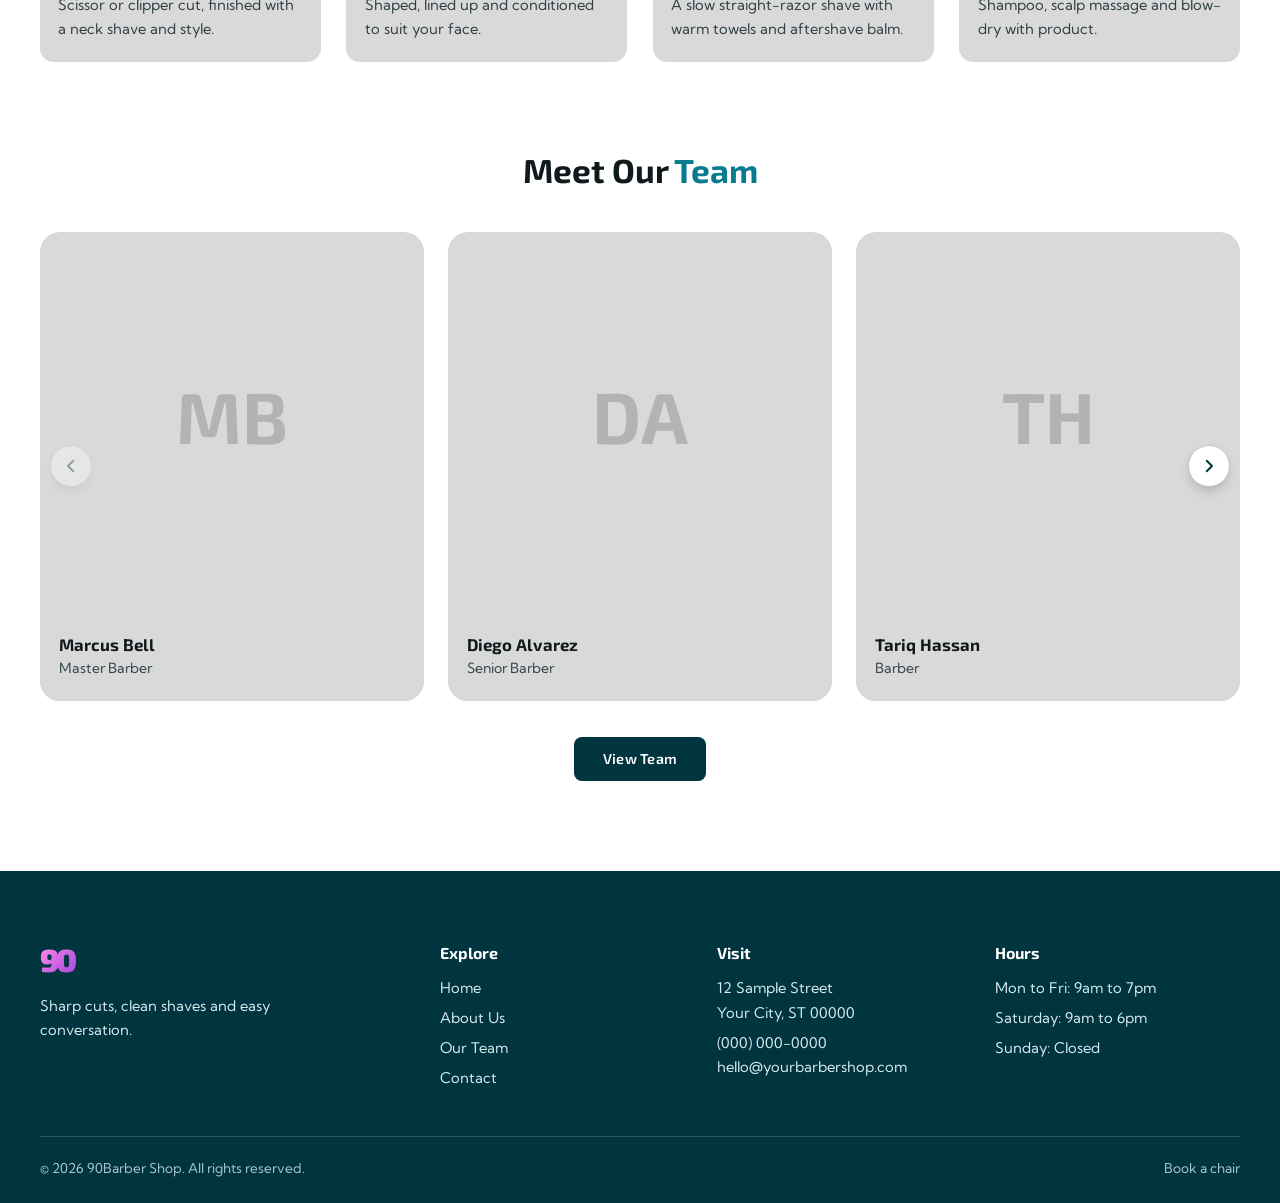
==== commit 7d9acb21: "small changes" ====
--- a/index.html
+++ b/index.html
@@ -133,7 +133,7 @@
         </div>
       </div>
       <div class="footer-bottom">
-        <span>&copy; <span data-year>2026</span> 90 Barber Shop. All rights reserved.</span>
+        <span>&copy; <span data-year>2026</span> 90Barber Shop. All rights reserved.</span>
         <span><a href="#" data-book-link>Book a chair</a></span>
       </div>
     </div>
--- a/style.css
+++ b/style.css
@@ -41,7 +41,9 @@
 
 /* ---------- base ---------- */
 *, *::before, *::after { box-sizing: border-box; }
+
 html { scroll-behavior: smooth; }
+
 body {
   margin: 0;
   font-family: var(--font-body);
@@ -50,24 +52,50 @@
   line-height: 1.65;
   -webkit-font-smoothing: antialiased;
 }
-img { max-width: 100%; display: block; }
-a { color: inherit; }
-h1, h2, h3 { font-family: var(--font-head); line-height: 1.1; margin: 0; }
-p { margin: 0 0 1rem; }
-:focus-visible { outline: 3px solid var(--teal-500); outline-offset: 3px; }
+
+img { 
+  max-width: 100%; display: block; 
+}
+
+a { 
+  color: inherit; 
+}
+
+h1, h2, h3 { 
+  font-family: var(--font-head); line-height: 1.1; margin: 0; 
+}
+
+p { 
+  margin: 0 0 1rem; 
+}
+
+:focus-visible { 
+  outline: 3px solid var(--teal-500); outline-offset: 3px; 
+}
+
 .site-header :focus-visible,
-.site-footer :focus-visible { outline-color: var(--teal-300); }
-
-.container { width: min(100% - 2 * var(--gutter), var(--container)); margin-inline: auto; }
-.section { padding-block: clamp(3rem, 7vw, 6rem); }
+.site-footer :focus-visible { 
+  outline-color: var(--teal-300); 
+}
+
+.container { 
+  width: min(100% - 2 * var(--gutter), var(--container)); margin-inline: auto; 
+}
+
+.section { 
+  padding-block: clamp(3rem, 7vw, 6rem); 
+}
+
 .sr-only {
   position: absolute; width: 1px; height: 1px; margin: -1px; padding: 0;
   overflow: hidden; clip: rect(0 0 0 0); white-space: nowrap; border: 0;
 }
+
 .skip {
   position: absolute; left: 1rem; top: -4rem; z-index: 100;
   background: #fff; color: var(--ink); padding: .6rem 1rem; border-radius: 8px;
 }
+
 .skip:focus { top: 1rem; }
 
 /* ---------- buttons ---------- */
@@ -78,40 +106,82 @@
   background: var(--teal-900); color: #fff; text-decoration: none; cursor: pointer;
   transition: background-color .2s ease;
 }
-.btn:hover { background: var(--teal-800); }
-.btn--accent { background: var(--teal-600); }
-.btn--accent:hover { background: #066579; }
-.btn--sm { padding: .6rem 1.05rem; font-size: .8rem; }
-.btn--curl { border-radius: 8px 8px 30px 8px; padding-inline: 2.2rem; }
-.btn--pill { border-radius: 999px; }
+
+.btn:hover { 
+  background: var(--teal-800); 
+}
+
+.btn--accent { 
+  background: var(--teal-600); 
+}
+
+.btn--accent:hover { 
+  background: #066579; 
+}
+
+.btn--sm { 
+  padding: .6rem 1.05rem; font-size: .8rem; 
+}
+
+.btn--curl { 
+  border-radius: 8px 8px 30px 8px; padding-inline: 2.2rem; 
+}
+
+.btn--pill { 
+  order-radius: 999px; 
+}
+
 
 /* ---------- header / nav ---------- */
-.site-header { position: sticky; top: 0; z-index: 50; background: var(--teal-900); }
+.site-header { 
+  position: sticky; top: 0; z-index: 50; background: var(--teal-900); 
+}
+
 .nav {
   display: grid; grid-template-columns: 1fr auto 1fr; align-items: center;
   max-width: 1440px; margin-inline: auto;
   padding: .7rem var(--gutter);
 }
-.nav-menu { grid-column: 2; }
-.nav-cta { grid-column: 3; justify-self: end; }
+
+.nav-menu { 
+  grid-column: 2; 
+}
+
+.nav-cta { 
+  grid-column: 3; justify-self: end; 
+}
+
 .nav-links {
   display: flex; align-items: center; gap: clamp(1.1rem, 2.4vw, 2rem);
   list-style: none; margin: 0; padding: 0;
 }
+
 .nav-links a:not(.brand) {
   color: #fff; text-decoration: none; font: 500 .9rem var(--font-head);
   padding: .35rem 0; border-bottom: 2px solid transparent;
 }
-.nav-links a:not(.brand):hover { border-bottom-color: rgba(255, 255, 255, .6); }
-.nav-links a[aria-current="page"] { color: var(--teal-300); border-bottom-color: var(--teal-300); }
-
-.brand { display: inline-block; text-decoration: none; line-height: 1; }
+
+.nav-links a:not(.brand):hover { 
+  border-bottom-color: rgba(255, 255, 255, .6); 
+}
+
+.nav-links a[aria-current="page"] { 
+  color: var(--teal-300); border-bottom-color: var(--teal-300); 
+}
+
+.brand { 
+  display: inline-block; text-decoration: none; line-height: 1; 
+}
+
 .brand span {
   font: 900 2rem/1 var(--font-head); letter-spacing: -.09em; padding-right: .09em;
   background: linear-gradient(135deg, #ff86e9 10%, #a94bdc 90%);
   -webkit-background-clip: text; background-clip: text; color: transparent;
 }
-.brand--bar, .nav-toggle { display: none; }
+
+.brand--bar, .nav-toggle { 
+  display: none; 
+}
 
 /* ---------- hero ---------- */
 .hero {
@@ -124,25 +194,35 @@
     linear-gradient(180deg, #728e96 0%, #3d5760 50%, #182a30 100%);
   background-size: cover; background-position: center;
 }
-.hero--home { min-height: clamp(440px, 43vw, 620px); }
+
+.hero--home { 
+  min-height: clamp(440px, 43vw, 620px); 
+}
+
 
 /* homepage: full-width looping video (replaces the CSS sign) */
 .hero.hero--video {
   height: clamp(240px, 42.6vw, 78vh); min-height: 0;
   background: #000;
 }
-.hero-video { position: absolute; inset: 0; width: 100%; height: 100%; object-fit: cover; z-index: -1; }
+
+.hero-video { 
+  position: absolute; inset: 0; width: 100%; height: 100%; object-fit: cover; z-index: -1; 
+}
+
 .hero-book {
   position: absolute; z-index: 1;
   left: var(--gutter); bottom: clamp(1rem, 3vw, 2.25rem);
   box-shadow: 0 8px 20px -8px rgba(0, 0, 0, .55);
 }
+
 .hero-pause {
   position: absolute; z-index: 1; right: var(--gutter); bottom: clamp(1rem, 3vw, 2.25rem);
   width: 40px; height: 40px; display: grid; place-items: center; cursor: pointer;
   color: #fff; background: rgba(0, 0, 0, .55); border: 1px solid rgba(255, 255, 255, .5); border-radius: 50%;
   transition: background-color .2s ease;
 }
+
 .hero-pause:hover { background: rgba(0, 0, 0, .8); }
 .hero-pause svg { width: 18px; height: 18px; }
 .hero-pause .i-play, .hero-pause[aria-pressed="true"] .i-pause { display: none; }
@@ -154,17 +234,20 @@
   min-height: inherit;
   padding-left: clamp(0px, 6vw, 90px);
 }
+
 .sign-wrap {
   position: relative; flex: none;
   padding-top: clamp(50px, 7vw, 110px);
   transform-origin: 50% 0;
   animation: sway 3.4s cubic-bezier(.3, .2, .2, 1) .25s both;
 }
+
 .sign-wrap::before, .sign-wrap::after {
   content: ""; position: absolute; top: 0; width: 3px;
   height: clamp(50px, 7vw, 110px);
   background: repeating-linear-gradient(180deg, #c3cbcd 0 6px, #6c777a 6px 10px);
 }
+
 .sign-wrap::before { left: 14%; }
 .sign-wrap::after { right: 14%; }
 .sign {
@@ -174,6 +257,7 @@
   padding: .3em .5em .35em; border-radius: 6px;
   box-shadow: 0 22px 30px -14px rgba(0, 0, 0, .6), inset 0 0 0 4px rgba(0, 0, 0, .06);
 }
+
 @keyframes sway {
   0%   { transform: rotate(5deg); }
   20%  { transform: rotate(-3.4deg); }
@@ -182,12 +266,14 @@
   80%  { transform: rotate(.5deg); }
   100% { transform: rotate(0); }
 }
+
 .hero-copy { align-self: center; padding-block: 2rem; }
 .tagline {
   margin: 0 0 1.6rem; color: var(--teal-300);
   font: 700 clamp(1.4rem, 3vw, 2.6rem)/1.1 var(--font-head);
   text-transform: uppercase; text-shadow: 0 2px 12px rgba(0, 0, 0, .35);
 }
+
 
 /* contact hero */
 .hero--contact {
@@ -201,6 +287,7 @@
     linear-gradient(160deg, #22343b, #0a1215);
   background-size: cover; background-position: center;
 }
+
 .hero--contact h1 { color: var(--pink); font-size: clamp(2.3rem, 4.6vw, 3.6rem); font-weight: 700; }
 .hero--contact p { max-width: 58ch; margin: .9rem auto 0; font-size: .95rem; }
 
@@ -209,10 +296,12 @@
   text-align: center; font-weight: 700;
   font-size: clamp(1.6rem, 2.6vw, 2.2rem);
 }
+
 .section-title span, .page-title span { color: var(--teal-600); }
 .page-title {
   text-align: center; font-weight: 700; font-size: clamp(1.9rem, 3.4vw, 2.75rem);
 }
+
 .page-title--teal { color: var(--teal-600); }
 .page-intro { text-align: center; max-width: 52ch; margin: 1rem auto 0; color: #3e4f54; }
 
@@ -221,11 +310,13 @@
   display: grid; grid-template-columns: minmax(0, 1fr) minmax(0, 1fr);
   gap: clamp(2rem, 6vw, 6rem); align-items: center;
 }
+
 .collage { position: relative; aspect-ratio: 1 / 1; width: min(100%, 460px); justify-self: center; }
 .collage > div {
   position: absolute; border-radius: 17%;
   box-shadow: 0 14px 26px -12px rgba(0, 0, 0, .45);
 }
+
 .c1 { left: 0; top: 12%; width: 64%; height: 64%; }
 .c2 { right: 4%; top: 0; width: 34%; height: 34%; }
 .c3 { left: 34%; bottom: 0; width: 46%; height: 50%; }
@@ -387,38 +478,109 @@
   display: grid; place-items: center; padding: 1rem; text-align: center;
   background: var(--gray-200); border-radius: 14px;
 }
-.map iframe { position: absolute; inset: 0; width: 100%; height: 100%; border: 0; }
-.map-label { display: grid; justify-items: center; gap: .5rem; max-width: 22ch; font: 700 1.15rem/1.3 var(--font-head); }
-.map-label svg { width: 36px; height: 36px; color: var(--teal-600); }
-
-.contact-form h2 { font-size: clamp(2rem, 3.6vw, 2.8rem); font-weight: 800; margin-bottom: .75rem; }
-.contact-form > p { font-size: .92rem; font-weight: 600; margin-bottom: 1.4rem; max-width: 52ch; }
-.field { margin-bottom: .4rem; }
-.field label { display: block; font: 700 1.05rem var(--font-head); margin-bottom: .4rem; }
+.map iframe { 
+  position: absolute; inset: 0; width: 100%; height: 100%; border: 0; 
+}
+
+.map-label {
+  display: grid; justify-items: center; gap: .5rem; max-width: 22ch; font: 700 1.15rem/1.3 var(--font-head); 
+}
+
+.map-label svg { 
+  width: 36px; height: 36px; color: var(--teal-600); 
+}
+
+.contact-form h2 { 
+  font-size: clamp(2rem, 3.6vw, 2.8rem); font-weight: 800; margin-bottom: .75rem; 
+}
+
+.contact-form > p { 
+  font-size: .92rem; font-weight: 600; margin-bottom: 1.4rem; max-width: 52ch; 
+}
+
+.field {
+   margin-bottom: .4rem; 
+}
+
+.field label { 
+  display: block; font: 700 1.05rem var(--font-head); margin-bottom: .4rem; 
+}
+
 .field input, .field textarea {
   width: 100%; font: inherit; font-size: .9rem; color: var(--ink);
   padding: .65rem 1.15rem; background: #fff;
   border: 1px solid #5aa0b1; border-radius: 999px;
 }
-.field textarea { min-height: 150px; resize: vertical; border-radius: 18px; padding-top: .8rem; }
-.field input::placeholder, .field textarea::placeholder { color: #6b7d82; }
-.field input:focus, .field textarea:focus { border-color: var(--teal-600); outline: 2px solid var(--teal-600); outline-offset: 0; }
-.field [aria-invalid="true"] { border-color: var(--error); }
-.field-error { min-height: 1.2em; margin: .25rem 0 0 .25rem; font-size: .8rem; color: var(--error); }
-.contact-form .btn { width: 100%; margin-top: .6rem; }
-.form-status { margin: 1rem 0 0; font-size: .92rem; min-height: 1.4em; }
-.form-status.is-ok { color: var(--teal-600); font-weight: 600; }
-.form-status.is-error { color: var(--error); font-weight: 600; }
+
+.field textarea { 
+  min-height: 150px; resize: vertical; border-radius: 18px; padding-top: .8rem; 
+}
+
+.field input::placeholder, .field textarea::placeholder { 
+  color: #6b7d82; 
+}
+
+.field input:focus, .field textarea:focus { 
+  border-color: var(--teal-600); outline: 2px solid var(--teal-600); outline-offset: 0; 
+}
+
+.field [aria-invalid="true"] { 
+  border-color: var(--error); 
+}
+
+.field-error { 
+  min-height: 1.2em; margin: .25rem 0 0 .25rem; font-size: .8rem; color: var(--error); 
+}
+
+.contact-form .btn { 
+  width: 100%; margin-top: .6rem; 
+}
+
+.form-status { 
+  margin: 1rem 0 0; font-size: .92rem; min-height: 1.4em; 
+}
+
+.form-status.is-ok { 
+  color: var(--teal-600); font-weight: 600; 
+}
+
+.form-status.is-error { 
+  color: var(--error); font-weight: 600; 
+}
 
 /* ---------- footer ---------- */
-.site-footer { background: var(--teal-900); color: #d6eaee; padding-block: clamp(3rem, 6vw, 4.5rem) 1.5rem; }
-.footer-grid { display: grid; grid-template-columns: 1.5fr 1fr 1fr 1fr; gap: 2rem; }
-.footer-title { font: 700 1rem var(--font-head); color: #fff; margin-bottom: .9rem; }
-.site-footer p, .site-footer li { font-size: .92rem; margin: 0 0 .35rem; }
-.site-footer ul { list-style: none; margin: 0; padding: 0; }
-.site-footer a { text-decoration: none; }
-.site-footer a:hover { text-decoration: underline; }
-.footer-brand p { max-width: 32ch; margin-top: .9rem; }
+.site-footer { 
+  background: var(--teal-900); color: #d6eaee; padding-block: clamp(3rem, 6vw, 4.5rem) 1.5rem; 
+}
+
+.footer-grid { 
+  display: grid; grid-template-columns: 1.5fr 1fr 1fr 1fr; gap: 2rem; 
+}
+
+.footer-title { 
+  font: 700 1rem var(--font-head); color: #fff; margin-bottom: .9rem; 
+}
+
+.site-footer p, .site-footer li { 
+  font-size: .92rem; margin: 0 0 .35rem; 
+}
+
+.site-footer ul { 
+  list-style: none; margin: 0; padding: 0; 
+}
+
+.site-footer a { 
+  text-decoration: none; 
+}
+
+.site-footer a:hover { 
+  text-decoration: underline; 
+}
+
+.footer-brand p { 
+  max-width: 32ch; margin-top: .9rem; 
+}
+
 .footer-bottom {
   display: flex; justify-content: space-between; flex-wrap: wrap; gap: 1rem;
   margin-top: 2.5rem; padding-top: 1.25rem;
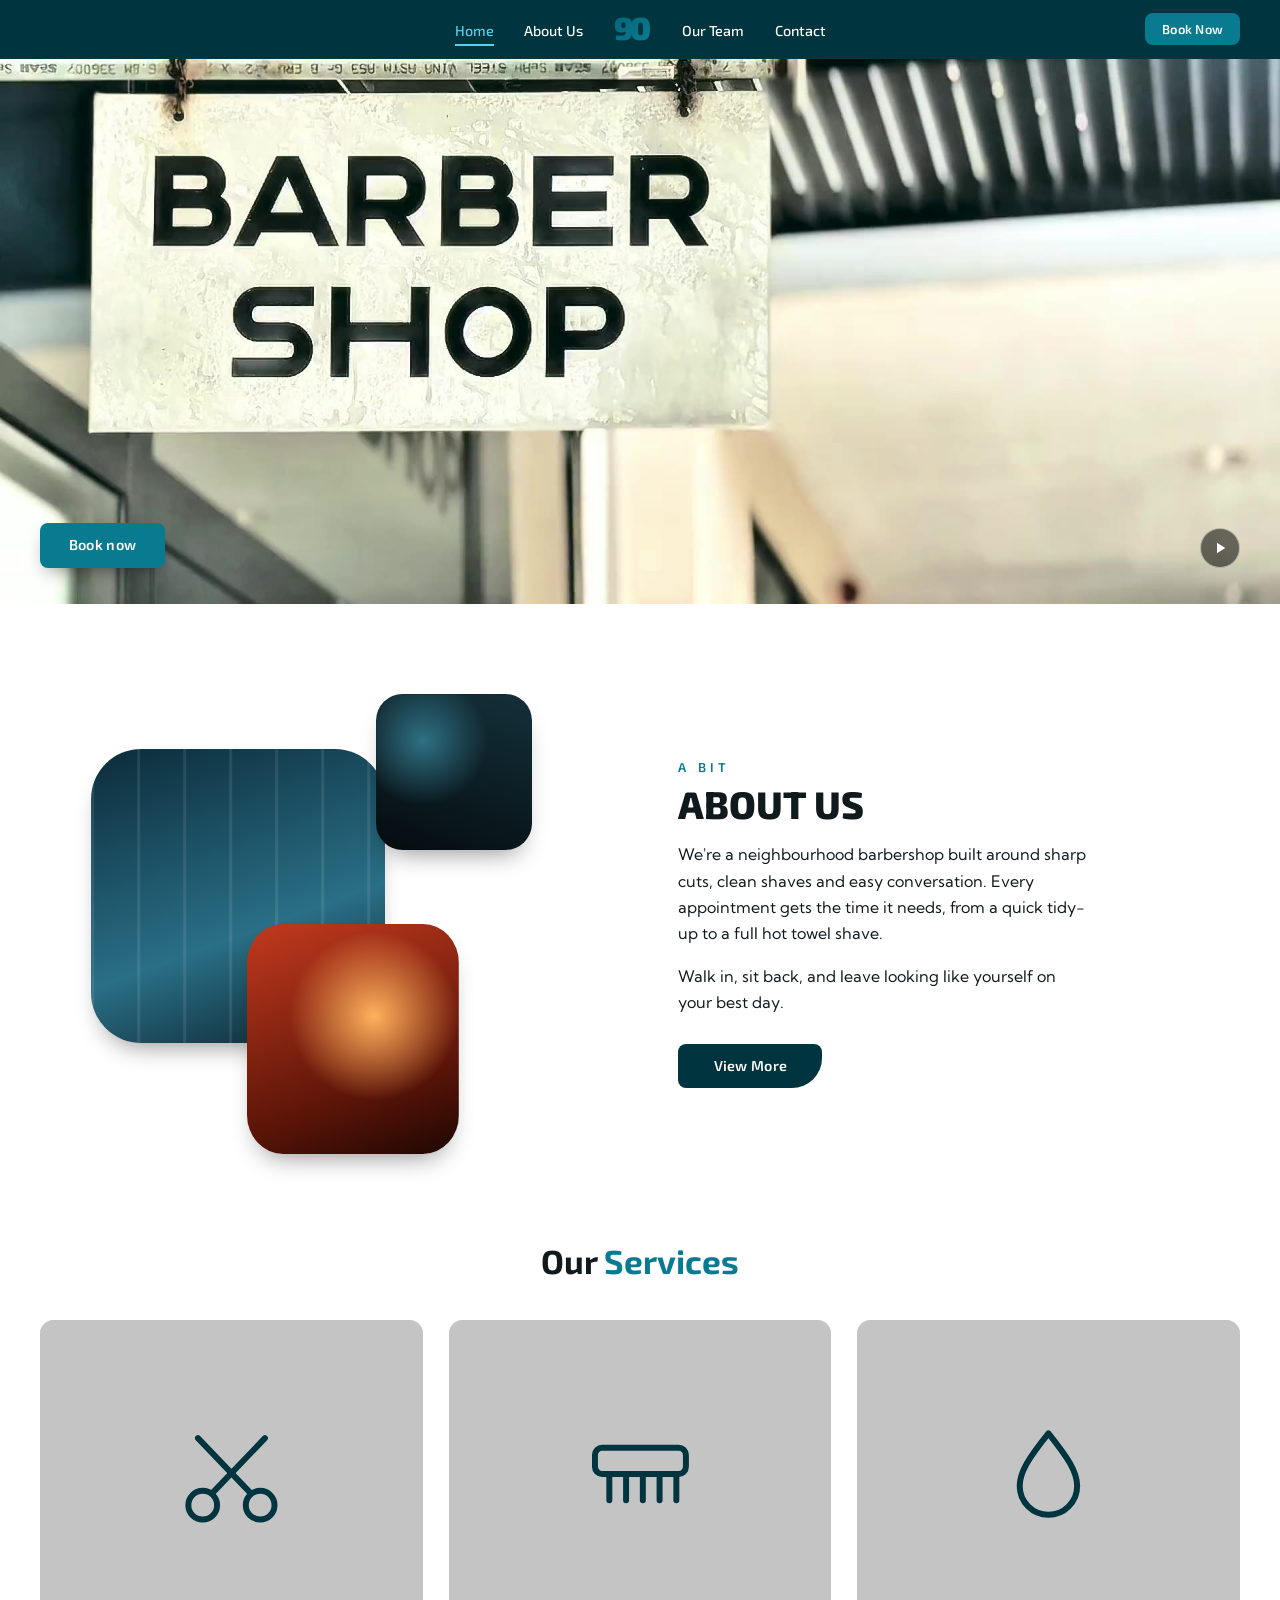
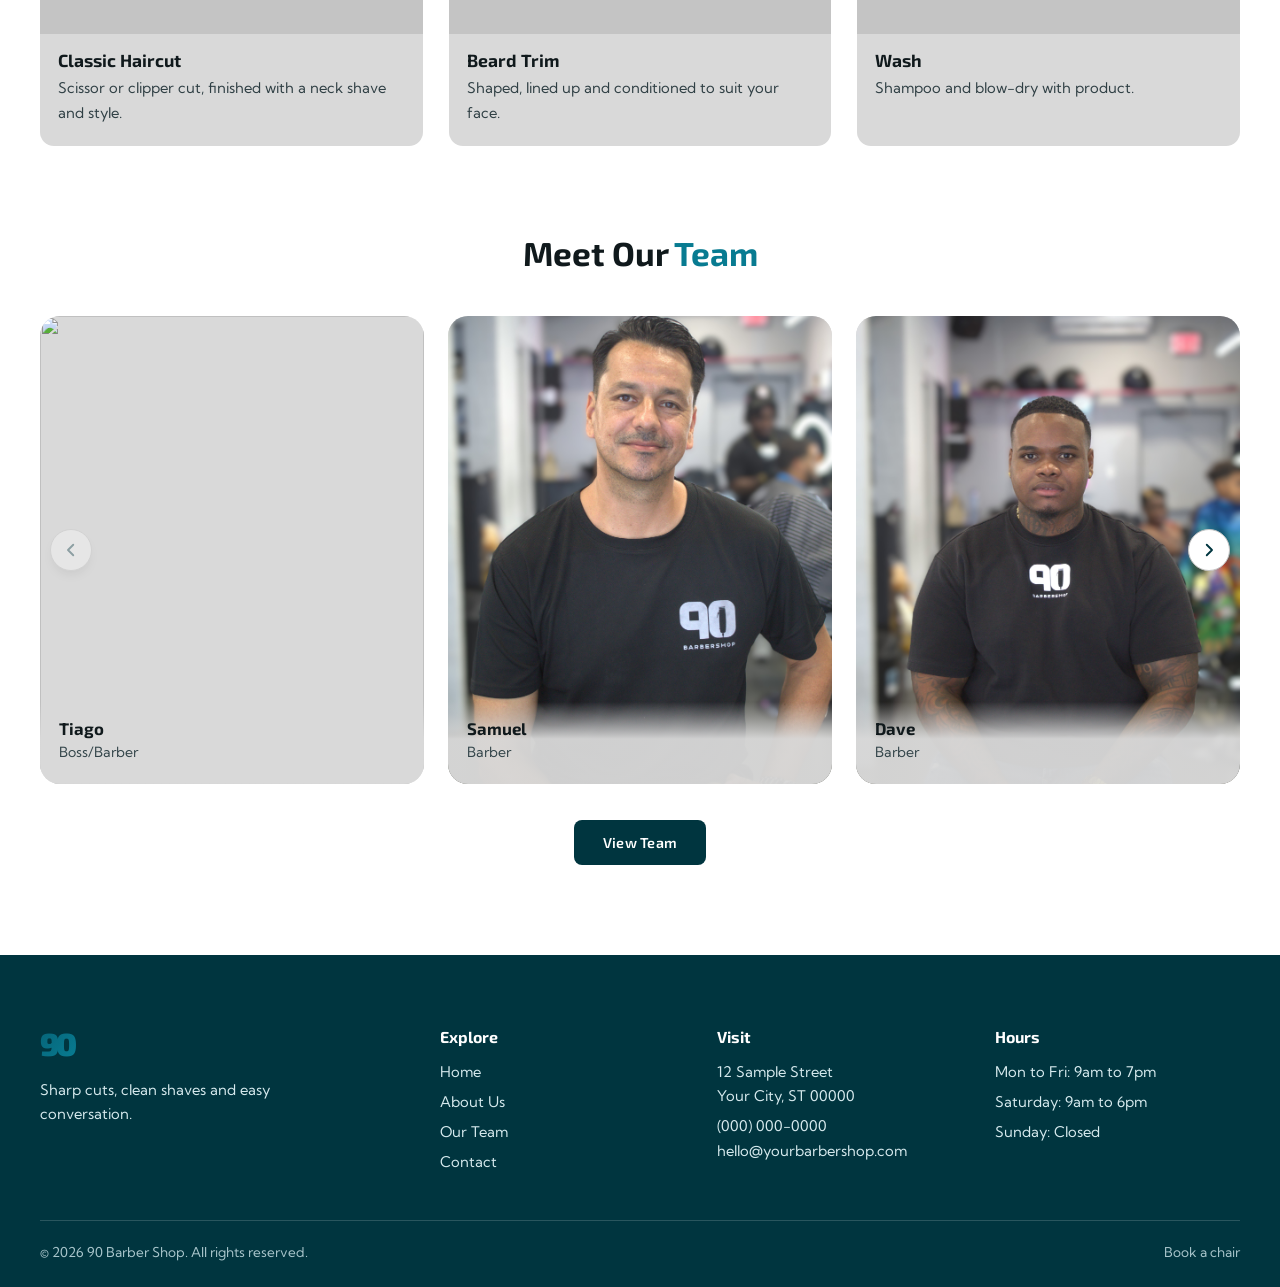
==== commit d95d63a9: "team page changes" ====
--- a/index.html
+++ b/index.html
@@ -73,12 +73,8 @@
             <div class="service-body"><h3>Beard Trim</h3><p>Shaped, lined up and conditioned to suit your face.</p></div>
           </article>
           <article class="service">
-            <div class="service-media"><svg viewBox="0 0 48 48" fill="none" stroke="currentColor" stroke-width="2.5" stroke-linecap="round" stroke-linejoin="round" aria-hidden="true"><rect x="5" y="27" width="26" height="9" rx="4.5"/><path d="M28 29L43 15v11L30 36"/></svg></div>
-            <div class="service-body"><h3>Hot Towel Shave</h3><p>A slow straight-razor shave with warm towels and aftershave balm.</p></div>
-          </article>
-          <article class="service">
             <div class="service-media"><svg viewBox="0 0 48 48" fill="none" stroke="currentColor" stroke-width="2.5" stroke-linecap="round" stroke-linejoin="round" aria-hidden="true"><path d="M24 6c8 10 12 16 12 22a12 12 0 0 1-24 0c0-6 4-12 12-22z"/></svg></div>
-            <div class="service-body"><h3>Wash &amp; Style</h3><p>Shampoo, scalp massage and blow-dry with product.</p></div>
+            <div class="service-body"><h3>Wash</h3><p>Shampoo and blow-dry with product.</p></div>
           </article>
         </div>
       </div>
@@ -96,7 +92,7 @@
             <svg width="18" height="18" viewBox="0 0 24 24" fill="none" stroke="currentColor" stroke-width="2.5" stroke-linecap="round" stroke-linejoin="round" aria-hidden="true"><path d="M9 5l7 7-7 7"/></svg>
           </button>
         </div>
-        <noscript><p class="page-intro">Turn on JavaScript to see the team, or visit the <a href="team.html">team page</a>.</p></noscript>
+        <noscript><p class="page-intro"><a href="team.html">team page</a>.</p></noscript>
         <div class="center-action"><a class="btn" href="team.html">View Team</a></div>
       </div>
     </section>
@@ -133,7 +129,7 @@
         </div>
       </div>
       <div class="footer-bottom">
-        <span>&copy; <span data-year>2026</span> 90Barber Shop. All rights reserved.</span>
+        <span>&copy; <span data-year>2026</span> 90 Barber Shop. All rights reserved.</span>
         <span><a href="#" data-book-link>Book a chair</a></span>
       </div>
     </div>
--- a/style.css
+++ b/style.css
@@ -33,7 +33,7 @@
   --none: linear-gradient(transparent, transparent);
   --hero-photo: var(--none);
   --contact-photo: var(--none);
-  --team-photo: var(--none);
+  --team-photo: url("images/teampic.jpg");
   --about-photo-1: var(--none);
   --about-photo-2: var(--none);
   --about-photo-3: var(--none);
@@ -41,9 +41,7 @@
 
 /* ---------- base ---------- */
 *, *::before, *::after { box-sizing: border-box; }
-
 html { scroll-behavior: smooth; }
-
 body {
   margin: 0;
   font-family: var(--font-body);
@@ -52,50 +50,24 @@
   line-height: 1.65;
   -webkit-font-smoothing: antialiased;
 }
-
-img { 
-  max-width: 100%; display: block; 
-}
-
-a { 
-  color: inherit; 
-}
-
-h1, h2, h3 { 
-  font-family: var(--font-head); line-height: 1.1; margin: 0; 
-}
-
-p { 
-  margin: 0 0 1rem; 
-}
-
-:focus-visible { 
-  outline: 3px solid var(--teal-500); outline-offset: 3px; 
-}
-
+img { max-width: 100%; display: block; }
+a { color: inherit; }
+h1, h2, h3 { font-family: var(--font-head); line-height: 1.1; margin: 0; }
+p { margin: 0 0 1rem; }
+:focus-visible { outline: 3px solid var(--teal-500); outline-offset: 3px; }
 .site-header :focus-visible,
-.site-footer :focus-visible { 
-  outline-color: var(--teal-300); 
-}
-
-.container { 
-  width: min(100% - 2 * var(--gutter), var(--container)); margin-inline: auto; 
-}
-
-.section { 
-  padding-block: clamp(3rem, 7vw, 6rem); 
-}
-
+.site-footer :focus-visible { outline-color: var(--teal-300); }
+
+.container { width: min(100% - 2 * var(--gutter), var(--container)); margin-inline: auto; }
+.section { padding-block: clamp(3rem, 7vw, 6rem); }
 .sr-only {
   position: absolute; width: 1px; height: 1px; margin: -1px; padding: 0;
   overflow: hidden; clip: rect(0 0 0 0); white-space: nowrap; border: 0;
 }
-
 .skip {
   position: absolute; left: 1rem; top: -4rem; z-index: 100;
   background: #fff; color: var(--ink); padding: .6rem 1rem; border-radius: 8px;
 }
-
 .skip:focus { top: 1rem; }
 
 /* ---------- buttons ---------- */
@@ -106,82 +78,40 @@
   background: var(--teal-900); color: #fff; text-decoration: none; cursor: pointer;
   transition: background-color .2s ease;
 }
-
-.btn:hover { 
-  background: var(--teal-800); 
-}
-
-.btn--accent { 
-  background: var(--teal-600); 
-}
-
-.btn--accent:hover { 
-  background: #066579; 
-}
-
-.btn--sm { 
-  padding: .6rem 1.05rem; font-size: .8rem; 
-}
-
-.btn--curl { 
-  border-radius: 8px 8px 30px 8px; padding-inline: 2.2rem; 
-}
-
-.btn--pill { 
-  order-radius: 999px; 
-}
-
+.btn:hover { background: var(--teal-800); }
+.btn--accent { background: var(--teal-600); }
+.btn--accent:hover { background: #066579; }
+.btn--sm { padding: .6rem 1.05rem; font-size: .8rem; }
+.btn--curl { border-radius: 8px 8px 30px 8px; padding-inline: 2.2rem; }
+.btn--pill { border-radius: 999px; }
 
 /* ---------- header / nav ---------- */
-.site-header { 
-  position: sticky; top: 0; z-index: 50; background: var(--teal-900); 
-}
-
+.site-header { position: sticky; top: 0; z-index: 50; background: var(--teal-900); }
 .nav {
   display: grid; grid-template-columns: 1fr auto 1fr; align-items: center;
   max-width: 1440px; margin-inline: auto;
   padding: .7rem var(--gutter);
 }
-
-.nav-menu { 
-  grid-column: 2; 
-}
-
-.nav-cta { 
-  grid-column: 3; justify-self: end; 
-}
-
+.nav-menu { grid-column: 2; }
+.nav-cta { grid-column: 3; justify-self: end; }
 .nav-links {
   display: flex; align-items: center; gap: clamp(1.1rem, 2.4vw, 2rem);
   list-style: none; margin: 0; padding: 0;
 }
-
 .nav-links a:not(.brand) {
   color: #fff; text-decoration: none; font: 500 .9rem var(--font-head);
   padding: .35rem 0; border-bottom: 2px solid transparent;
 }
-
-.nav-links a:not(.brand):hover { 
-  border-bottom-color: rgba(255, 255, 255, .6); 
-}
-
-.nav-links a[aria-current="page"] { 
-  color: var(--teal-300); border-bottom-color: var(--teal-300); 
-}
-
-.brand { 
-  display: inline-block; text-decoration: none; line-height: 1; 
-}
-
+.nav-links a:not(.brand):hover { border-bottom-color: rgba(255, 255, 255, .6); }
+.nav-links a[aria-current="page"] { color: var(--teal-300); border-bottom-color: var(--teal-300); }
+
+.brand { display: inline-block; text-decoration: none; line-height: 1; }
 .brand span {
   font: 900 2rem/1 var(--font-head); letter-spacing: -.09em; padding-right: .09em;
-  background: linear-gradient(135deg, #ff86e9 10%, #a94bdc 90%);
+  background: linear-gradient(135deg, #066579 10%, #087b91 90%);
   -webkit-background-clip: text; background-clip: text; color: transparent;
 }
-
-.brand--bar, .nav-toggle { 
-  display: none; 
-}
+.brand--bar, .nav-toggle { display: none; }
 
 /* ---------- hero ---------- */
 .hero {
@@ -194,35 +124,25 @@
     linear-gradient(180deg, #728e96 0%, #3d5760 50%, #182a30 100%);
   background-size: cover; background-position: center;
 }
-
-.hero--home { 
-  min-height: clamp(440px, 43vw, 620px); 
-}
-
+.hero--home { min-height: clamp(440px, 43vw, 620px); }
 
 /* homepage: full-width looping video (replaces the CSS sign) */
 .hero.hero--video {
   height: clamp(240px, 42.6vw, 78vh); min-height: 0;
   background: #000;
 }
-
-.hero-video { 
-  position: absolute; inset: 0; width: 100%; height: 100%; object-fit: cover; z-index: -1; 
-}
-
+.hero-video { position: absolute; inset: 0; width: 100%; height: 100%; object-fit: cover; z-index: -1; }
 .hero-book {
   position: absolute; z-index: 1;
   left: var(--gutter); bottom: clamp(1rem, 3vw, 2.25rem);
   box-shadow: 0 8px 20px -8px rgba(0, 0, 0, .55);
 }
-
 .hero-pause {
   position: absolute; z-index: 1; right: var(--gutter); bottom: clamp(1rem, 3vw, 2.25rem);
   width: 40px; height: 40px; display: grid; place-items: center; cursor: pointer;
   color: #fff; background: rgba(0, 0, 0, .55); border: 1px solid rgba(255, 255, 255, .5); border-radius: 50%;
   transition: background-color .2s ease;
 }
-
 .hero-pause:hover { background: rgba(0, 0, 0, .8); }
 .hero-pause svg { width: 18px; height: 18px; }
 .hero-pause .i-play, .hero-pause[aria-pressed="true"] .i-pause { display: none; }
@@ -234,20 +154,17 @@
   min-height: inherit;
   padding-left: clamp(0px, 6vw, 90px);
 }
-
 .sign-wrap {
   position: relative; flex: none;
   padding-top: clamp(50px, 7vw, 110px);
   transform-origin: 50% 0;
   animation: sway 3.4s cubic-bezier(.3, .2, .2, 1) .25s both;
 }
-
 .sign-wrap::before, .sign-wrap::after {
   content: ""; position: absolute; top: 0; width: 3px;
   height: clamp(50px, 7vw, 110px);
   background: repeating-linear-gradient(180deg, #c3cbcd 0 6px, #6c777a 6px 10px);
 }
-
 .sign-wrap::before { left: 14%; }
 .sign-wrap::after { right: 14%; }
 .sign {
@@ -257,7 +174,6 @@
   padding: .3em .5em .35em; border-radius: 6px;
   box-shadow: 0 22px 30px -14px rgba(0, 0, 0, .6), inset 0 0 0 4px rgba(0, 0, 0, .06);
 }
-
 @keyframes sway {
   0%   { transform: rotate(5deg); }
   20%  { transform: rotate(-3.4deg); }
@@ -266,14 +182,12 @@
   80%  { transform: rotate(.5deg); }
   100% { transform: rotate(0); }
 }
-
 .hero-copy { align-self: center; padding-block: 2rem; }
 .tagline {
   margin: 0 0 1.6rem; color: var(--teal-300);
   font: 700 clamp(1.4rem, 3vw, 2.6rem)/1.1 var(--font-head);
   text-transform: uppercase; text-shadow: 0 2px 12px rgba(0, 0, 0, .35);
 }
-
 
 /* contact hero */
 .hero--contact {
@@ -287,7 +201,6 @@
     linear-gradient(160deg, #22343b, #0a1215);
   background-size: cover; background-position: center;
 }
-
 .hero--contact h1 { color: var(--pink); font-size: clamp(2.3rem, 4.6vw, 3.6rem); font-weight: 700; }
 .hero--contact p { max-width: 58ch; margin: .9rem auto 0; font-size: .95rem; }
 
@@ -296,12 +209,10 @@
   text-align: center; font-weight: 700;
   font-size: clamp(1.6rem, 2.6vw, 2.2rem);
 }
-
 .section-title span, .page-title span { color: var(--teal-600); }
 .page-title {
   text-align: center; font-weight: 700; font-size: clamp(1.9rem, 3.4vw, 2.75rem);
 }
-
 .page-title--teal { color: var(--teal-600); }
 .page-intro { text-align: center; max-width: 52ch; margin: 1rem auto 0; color: #3e4f54; }
 
@@ -310,13 +221,11 @@
   display: grid; grid-template-columns: minmax(0, 1fr) minmax(0, 1fr);
   gap: clamp(2rem, 6vw, 6rem); align-items: center;
 }
-
 .collage { position: relative; aspect-ratio: 1 / 1; width: min(100%, 460px); justify-self: center; }
 .collage > div {
   position: absolute; border-radius: 17%;
   box-shadow: 0 14px 26px -12px rgba(0, 0, 0, .45);
 }
-
 .c1 { left: 0; top: 12%; width: 64%; height: 64%; }
 .c2 { right: 4%; top: 0; width: 34%; height: 34%; }
 .c3 { left: 34%; bottom: 0; width: 46%; height: 50%; }
@@ -353,7 +262,7 @@
 
 /* ---------- home: services ---------- */
 .services-grid {
-  display: grid; grid-template-columns: repeat(4, 1fr);
+  display: grid; grid-template-columns: repeat(3, 1fr);
   gap: clamp(1rem, 2vw, 1.75rem); margin-top: 2.5rem;
 }
 .service { display: flex; flex-direction: column; background: var(--gray-200); border-radius: 14px; overflow: hidden; }
@@ -409,7 +318,7 @@
 /* ---------- team page ---------- */
 .team-banner {
   display: grid; place-items: center; text-align: center;
-  min-height: clamp(220px, 24vw, 340px); padding: 2rem var(--gutter);
+  min-height: clamp(220px, 30vw, 560px); padding: 2rem var(--gutter);
   background: var(--team-photo), var(--gray-300);
   background-size: cover; background-position: center;
 }
@@ -478,109 +387,38 @@
   display: grid; place-items: center; padding: 1rem; text-align: center;
   background: var(--gray-200); border-radius: 14px;
 }
-.map iframe { 
-  position: absolute; inset: 0; width: 100%; height: 100%; border: 0; 
-}
-
-.map-label {
-  display: grid; justify-items: center; gap: .5rem; max-width: 22ch; font: 700 1.15rem/1.3 var(--font-head); 
-}
-
-.map-label svg { 
-  width: 36px; height: 36px; color: var(--teal-600); 
-}
-
-.contact-form h2 { 
-  font-size: clamp(2rem, 3.6vw, 2.8rem); font-weight: 800; margin-bottom: .75rem; 
-}
-
-.contact-form > p { 
-  font-size: .92rem; font-weight: 600; margin-bottom: 1.4rem; max-width: 52ch; 
-}
-
-.field {
-   margin-bottom: .4rem; 
-}
-
-.field label { 
-  display: block; font: 700 1.05rem var(--font-head); margin-bottom: .4rem; 
-}
-
+.map iframe { position: absolute; inset: 0; width: 100%; height: 100%; border: 0; }
+.map-label { display: grid; justify-items: center; gap: .5rem; max-width: 22ch; font: 700 1.15rem/1.3 var(--font-head); }
+.map-label svg { width: 36px; height: 36px; color: var(--teal-600); }
+
+.contact-form h2 { font-size: clamp(2rem, 3.6vw, 2.8rem); font-weight: 800; margin-bottom: .75rem; }
+.contact-form > p { font-size: .92rem; font-weight: 600; margin-bottom: 1.4rem; max-width: 52ch; }
+.field { margin-bottom: .4rem; }
+.field label { display: block; font: 700 1.05rem var(--font-head); margin-bottom: .4rem; }
 .field input, .field textarea {
   width: 100%; font: inherit; font-size: .9rem; color: var(--ink);
   padding: .65rem 1.15rem; background: #fff;
   border: 1px solid #5aa0b1; border-radius: 999px;
 }
-
-.field textarea { 
-  min-height: 150px; resize: vertical; border-radius: 18px; padding-top: .8rem; 
-}
-
-.field input::placeholder, .field textarea::placeholder { 
-  color: #6b7d82; 
-}
-
-.field input:focus, .field textarea:focus { 
-  border-color: var(--teal-600); outline: 2px solid var(--teal-600); outline-offset: 0; 
-}
-
-.field [aria-invalid="true"] { 
-  border-color: var(--error); 
-}
-
-.field-error { 
-  min-height: 1.2em; margin: .25rem 0 0 .25rem; font-size: .8rem; color: var(--error); 
-}
-
-.contact-form .btn { 
-  width: 100%; margin-top: .6rem; 
-}
-
-.form-status { 
-  margin: 1rem 0 0; font-size: .92rem; min-height: 1.4em; 
-}
-
-.form-status.is-ok { 
-  color: var(--teal-600); font-weight: 600; 
-}
-
-.form-status.is-error { 
-  color: var(--error); font-weight: 600; 
-}
+.field textarea { min-height: 150px; resize: vertical; border-radius: 18px; padding-top: .8rem; }
+.field input::placeholder, .field textarea::placeholder { color: #6b7d82; }
+.field input:focus, .field textarea:focus { border-color: var(--teal-600); outline: 2px solid var(--teal-600); outline-offset: 0; }
+.field [aria-invalid="true"] { border-color: var(--error); }
+.field-error { min-height: 1.2em; margin: .25rem 0 0 .25rem; font-size: .8rem; color: var(--error); }
+.contact-form .btn { width: 100%; margin-top: .6rem; }
+.form-status { margin: 1rem 0 0; font-size: .92rem; min-height: 1.4em; }
+.form-status.is-ok { color: var(--teal-600); font-weight: 600; }
+.form-status.is-error { color: var(--error); font-weight: 600; }
 
 /* ---------- footer ---------- */
-.site-footer { 
-  background: var(--teal-900); color: #d6eaee; padding-block: clamp(3rem, 6vw, 4.5rem) 1.5rem; 
-}
-
-.footer-grid { 
-  display: grid; grid-template-columns: 1.5fr 1fr 1fr 1fr; gap: 2rem; 
-}
-
-.footer-title { 
-  font: 700 1rem var(--font-head); color: #fff; margin-bottom: .9rem; 
-}
-
-.site-footer p, .site-footer li { 
-  font-size: .92rem; margin: 0 0 .35rem; 
-}
-
-.site-footer ul { 
-  list-style: none; margin: 0; padding: 0; 
-}
-
-.site-footer a { 
-  text-decoration: none; 
-}
-
-.site-footer a:hover { 
-  text-decoration: underline; 
-}
-
-.footer-brand p { 
-  max-width: 32ch; margin-top: .9rem; 
-}
-
+.site-footer { background: var(--teal-900); color: #d6eaee; padding-block: clamp(3rem, 6vw, 4.5rem) 1.5rem; }
+.footer-grid { display: grid; grid-template-columns: 1.5fr 1fr 1fr 1fr; gap: 2rem; }
+.footer-title { font: 700 1rem var(--font-head); color: #fff; margin-bottom: .9rem; }
+.site-footer p, .site-footer li { font-size: .92rem; margin: 0 0 .35rem; }
+.site-footer ul { list-style: none; margin: 0; padding: 0; }
+.site-footer a { text-decoration: none; }
+.site-footer a:hover { text-decoration: underline; }
+.footer-brand p { max-width: 32ch; margin-top: .9rem; }
 .footer-bottom {
   display: flex; justify-content: space-between; flex-wrap: wrap; gap: 1rem;
   margin-top: 2.5rem; padding-top: 1.25rem;
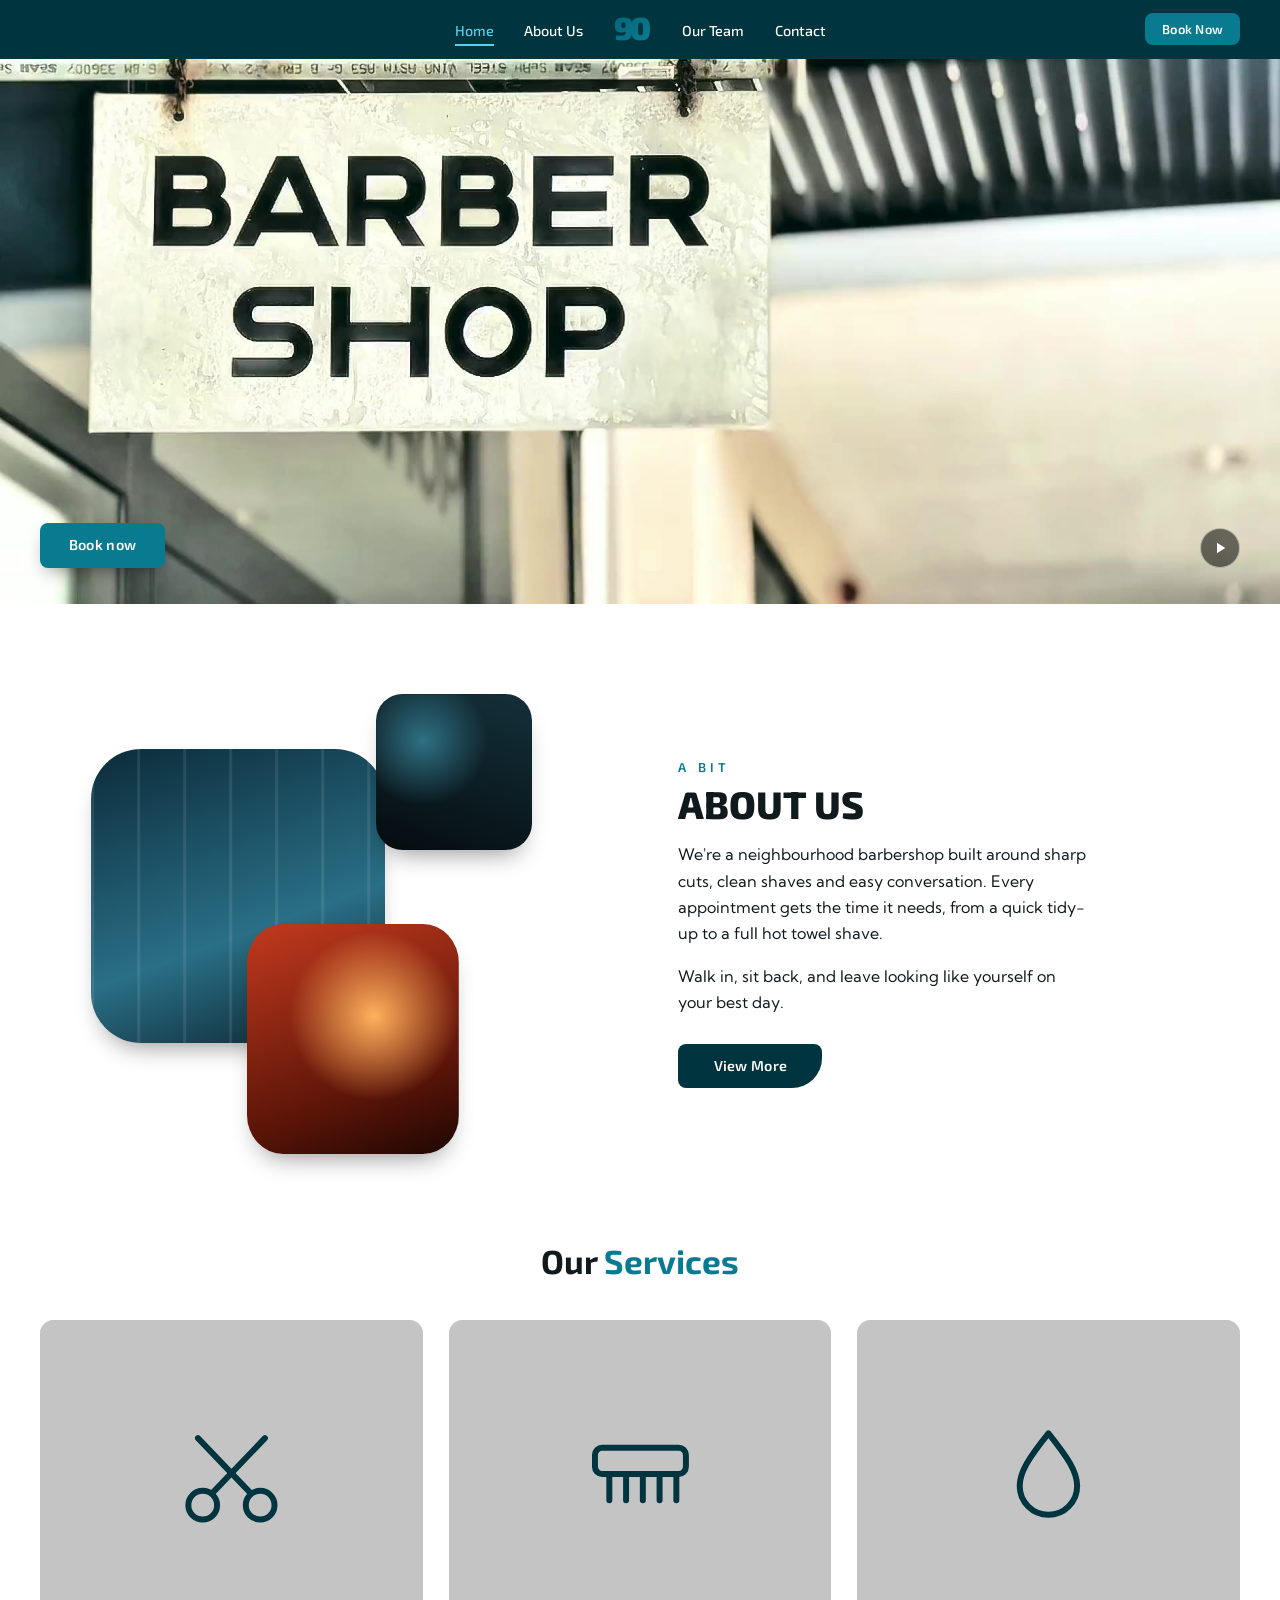
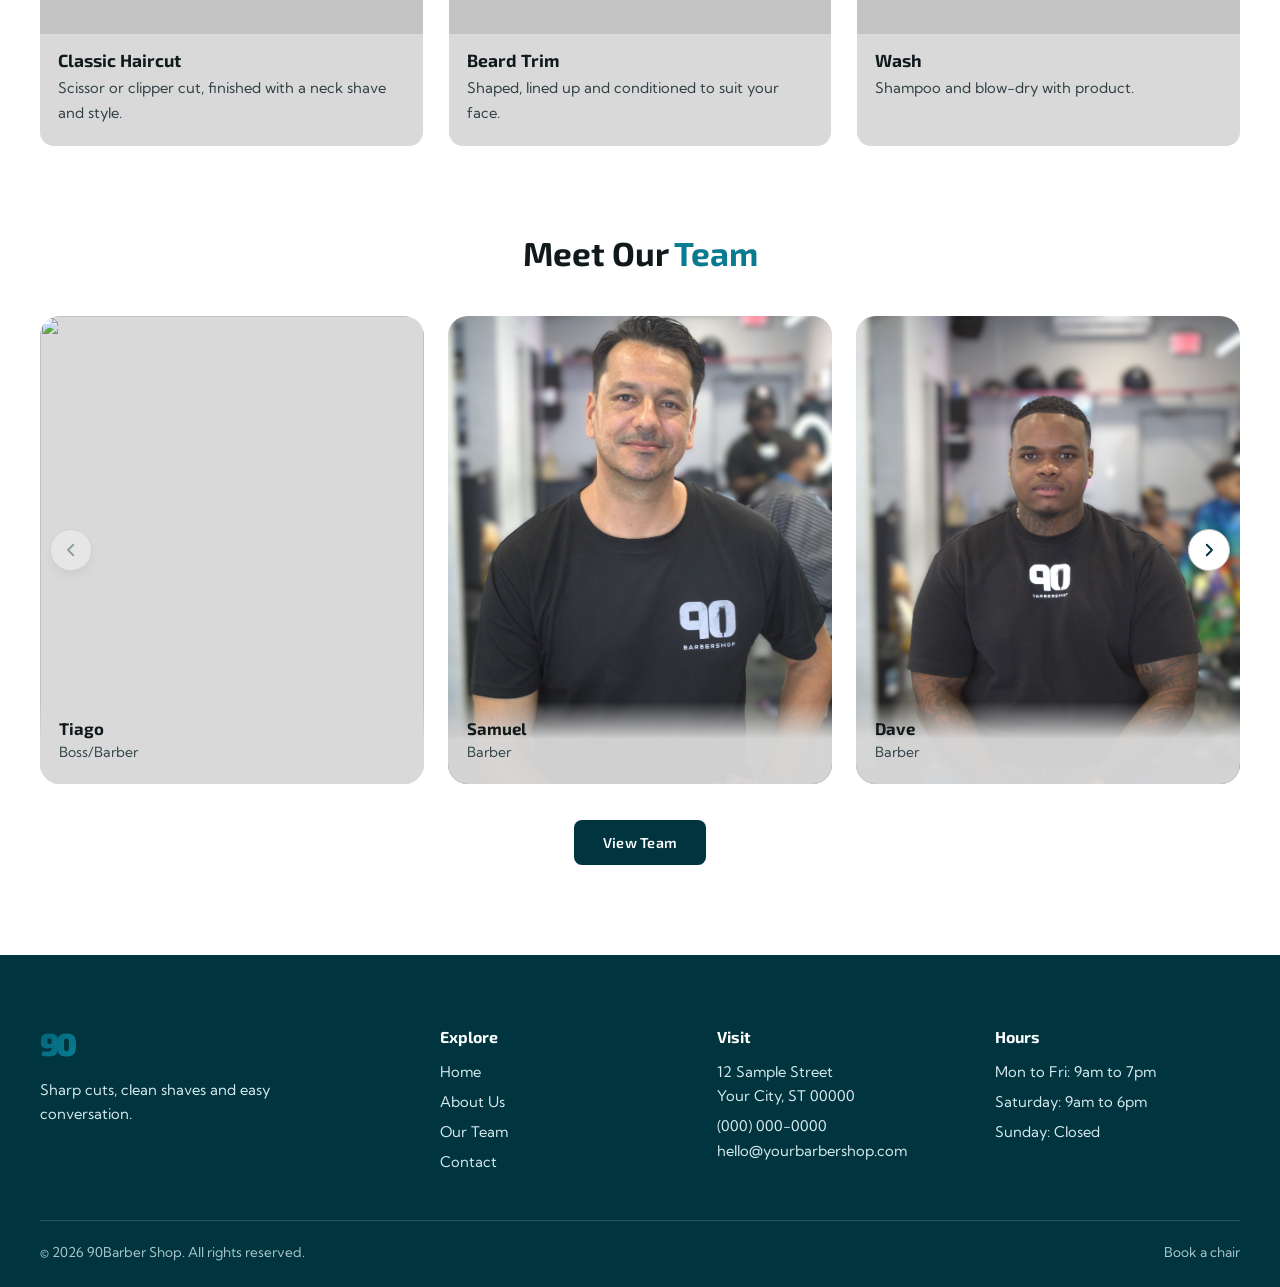
==== commit 4a904e67: "Merge branch 'main' of https://github.com/EleidyH/barbershop" ====
--- a/index.html
+++ b/index.html
@@ -3,7 +3,7 @@
 <head>
   <meta charset="utf-8">
   <meta name="viewport" content="width=device-width, initial-scale=1">
-  <title>90 Barber Shop | Your hairstyle, our lifestyle</title>
+  <title>90 BarberShop | Your Hairstyle, Our Lifestyle</title>
   <meta name="description" content="Neighbourhood barbershop for sharp cuts, clean shaves and good conversation.">
   <link rel="preconnect" href="https://fonts.googleapis.com">
   <link rel="preconnect" href="https://fonts.gstatic.com" crossorigin>
@@ -129,7 +129,7 @@
         </div>
       </div>
       <div class="footer-bottom">
-        <span>&copy; <span data-year>2026</span> 90 Barber Shop. All rights reserved.</span>
+        <span>&copy; <span data-year>2026</span> 90Barber Shop. All rights reserved.</span>
         <span><a href="#" data-book-link>Book a chair</a></span>
       </div>
     </div>
--- a/style.css
+++ b/style.css
@@ -41,7 +41,9 @@
 
 /* ---------- base ---------- */
 *, *::before, *::after { box-sizing: border-box; }
+
 html { scroll-behavior: smooth; }
+
 body {
   margin: 0;
   font-family: var(--font-body);
@@ -50,24 +52,50 @@
   line-height: 1.65;
   -webkit-font-smoothing: antialiased;
 }
-img { max-width: 100%; display: block; }
-a { color: inherit; }
-h1, h2, h3 { font-family: var(--font-head); line-height: 1.1; margin: 0; }
-p { margin: 0 0 1rem; }
-:focus-visible { outline: 3px solid var(--teal-500); outline-offset: 3px; }
+
+img { 
+  max-width: 100%; display: block; 
+}
+
+a { 
+  color: inherit; 
+}
+
+h1, h2, h3 { 
+  font-family: var(--font-head); line-height: 1.1; margin: 0; 
+}
+
+p { 
+  margin: 0 0 1rem; 
+}
+
+:focus-visible { 
+  outline: 3px solid var(--teal-500); outline-offset: 3px; 
+}
+
 .site-header :focus-visible,
-.site-footer :focus-visible { outline-color: var(--teal-300); }
-
-.container { width: min(100% - 2 * var(--gutter), var(--container)); margin-inline: auto; }
-.section { padding-block: clamp(3rem, 7vw, 6rem); }
+.site-footer :focus-visible { 
+  outline-color: var(--teal-300); 
+}
+
+.container { 
+  width: min(100% - 2 * var(--gutter), var(--container)); margin-inline: auto; 
+}
+
+.section { 
+  padding-block: clamp(3rem, 7vw, 6rem); 
+}
+
 .sr-only {
   position: absolute; width: 1px; height: 1px; margin: -1px; padding: 0;
   overflow: hidden; clip: rect(0 0 0 0); white-space: nowrap; border: 0;
 }
+
 .skip {
   position: absolute; left: 1rem; top: -4rem; z-index: 100;
   background: #fff; color: var(--ink); padding: .6rem 1rem; border-radius: 8px;
 }
+
 .skip:focus { top: 1rem; }
 
 /* ---------- buttons ---------- */
@@ -78,40 +106,82 @@
   background: var(--teal-900); color: #fff; text-decoration: none; cursor: pointer;
   transition: background-color .2s ease;
 }
-.btn:hover { background: var(--teal-800); }
-.btn--accent { background: var(--teal-600); }
-.btn--accent:hover { background: #066579; }
-.btn--sm { padding: .6rem 1.05rem; font-size: .8rem; }
-.btn--curl { border-radius: 8px 8px 30px 8px; padding-inline: 2.2rem; }
-.btn--pill { border-radius: 999px; }
+
+.btn:hover { 
+  background: var(--teal-800); 
+}
+
+.btn--accent { 
+  background: var(--teal-600); 
+}
+
+.btn--accent:hover { 
+  background: #066579; 
+}
+
+.btn--sm { 
+  padding: .6rem 1.05rem; font-size: .8rem; 
+}
+
+.btn--curl { 
+  border-radius: 8px 8px 30px 8px; padding-inline: 2.2rem; 
+}
+
+.btn--pill { 
+  order-radius: 999px; 
+}
+
 
 /* ---------- header / nav ---------- */
-.site-header { position: sticky; top: 0; z-index: 50; background: var(--teal-900); }
+.site-header { 
+  position: sticky; top: 0; z-index: 50; background: var(--teal-900); 
+}
+
 .nav {
   display: grid; grid-template-columns: 1fr auto 1fr; align-items: center;
   max-width: 1440px; margin-inline: auto;
   padding: .7rem var(--gutter);
 }
-.nav-menu { grid-column: 2; }
-.nav-cta { grid-column: 3; justify-self: end; }
+
+.nav-menu { 
+  grid-column: 2; 
+}
+
+.nav-cta { 
+  grid-column: 3; justify-self: end; 
+}
+
 .nav-links {
   display: flex; align-items: center; gap: clamp(1.1rem, 2.4vw, 2rem);
   list-style: none; margin: 0; padding: 0;
 }
+
 .nav-links a:not(.brand) {
   color: #fff; text-decoration: none; font: 500 .9rem var(--font-head);
   padding: .35rem 0; border-bottom: 2px solid transparent;
 }
-.nav-links a:not(.brand):hover { border-bottom-color: rgba(255, 255, 255, .6); }
-.nav-links a[aria-current="page"] { color: var(--teal-300); border-bottom-color: var(--teal-300); }
-
-.brand { display: inline-block; text-decoration: none; line-height: 1; }
+
+.nav-links a:not(.brand):hover { 
+  border-bottom-color: rgba(255, 255, 255, .6); 
+}
+
+.nav-links a[aria-current="page"] { 
+  color: var(--teal-300); border-bottom-color: var(--teal-300); 
+}
+
+.brand { 
+  display: inline-block; text-decoration: none; line-height: 1; 
+}
+
 .brand span {
   font: 900 2rem/1 var(--font-head); letter-spacing: -.09em; padding-right: .09em;
   background: linear-gradient(135deg, #066579 10%, #087b91 90%);
   -webkit-background-clip: text; background-clip: text; color: transparent;
 }
-.brand--bar, .nav-toggle { display: none; }
+
+.brand--bar, .nav-toggle { 
+  display: none; 
+}
 
 /* ---------- hero ---------- */
 .hero {
@@ -124,25 +194,35 @@
     linear-gradient(180deg, #728e96 0%, #3d5760 50%, #182a30 100%);
   background-size: cover; background-position: center;
 }
-.hero--home { min-height: clamp(440px, 43vw, 620px); }
+
+.hero--home { 
+  min-height: clamp(440px, 43vw, 620px); 
+}
+
 
 /* homepage: full-width looping video (replaces the CSS sign) */
 .hero.hero--video {
   height: clamp(240px, 42.6vw, 78vh); min-height: 0;
   background: #000;
 }
-.hero-video { position: absolute; inset: 0; width: 100%; height: 100%; object-fit: cover; z-index: -1; }
+
+.hero-video { 
+  position: absolute; inset: 0; width: 100%; height: 100%; object-fit: cover; z-index: -1; 
+}
+
 .hero-book {
   position: absolute; z-index: 1;
   left: var(--gutter); bottom: clamp(1rem, 3vw, 2.25rem);
   box-shadow: 0 8px 20px -8px rgba(0, 0, 0, .55);
 }
+
 .hero-pause {
   position: absolute; z-index: 1; right: var(--gutter); bottom: clamp(1rem, 3vw, 2.25rem);
   width: 40px; height: 40px; display: grid; place-items: center; cursor: pointer;
   color: #fff; background: rgba(0, 0, 0, .55); border: 1px solid rgba(255, 255, 255, .5); border-radius: 50%;
   transition: background-color .2s ease;
 }
+
 .hero-pause:hover { background: rgba(0, 0, 0, .8); }
 .hero-pause svg { width: 18px; height: 18px; }
 .hero-pause .i-play, .hero-pause[aria-pressed="true"] .i-pause { display: none; }
@@ -154,17 +234,20 @@
   min-height: inherit;
   padding-left: clamp(0px, 6vw, 90px);
 }
+
 .sign-wrap {
   position: relative; flex: none;
   padding-top: clamp(50px, 7vw, 110px);
   transform-origin: 50% 0;
   animation: sway 3.4s cubic-bezier(.3, .2, .2, 1) .25s both;
 }
+
 .sign-wrap::before, .sign-wrap::after {
   content: ""; position: absolute; top: 0; width: 3px;
   height: clamp(50px, 7vw, 110px);
   background: repeating-linear-gradient(180deg, #c3cbcd 0 6px, #6c777a 6px 10px);
 }
+
 .sign-wrap::before { left: 14%; }
 .sign-wrap::after { right: 14%; }
 .sign {
@@ -174,6 +257,7 @@
   padding: .3em .5em .35em; border-radius: 6px;
   box-shadow: 0 22px 30px -14px rgba(0, 0, 0, .6), inset 0 0 0 4px rgba(0, 0, 0, .06);
 }
+
 @keyframes sway {
   0%   { transform: rotate(5deg); }
   20%  { transform: rotate(-3.4deg); }
@@ -182,12 +266,14 @@
   80%  { transform: rotate(.5deg); }
   100% { transform: rotate(0); }
 }
+
 .hero-copy { align-self: center; padding-block: 2rem; }
 .tagline {
   margin: 0 0 1.6rem; color: var(--teal-300);
   font: 700 clamp(1.4rem, 3vw, 2.6rem)/1.1 var(--font-head);
   text-transform: uppercase; text-shadow: 0 2px 12px rgba(0, 0, 0, .35);
 }
+
 
 /* contact hero */
 .hero--contact {
@@ -201,6 +287,7 @@
     linear-gradient(160deg, #22343b, #0a1215);
   background-size: cover; background-position: center;
 }
+
 .hero--contact h1 { color: var(--pink); font-size: clamp(2.3rem, 4.6vw, 3.6rem); font-weight: 700; }
 .hero--contact p { max-width: 58ch; margin: .9rem auto 0; font-size: .95rem; }
 
@@ -209,10 +296,12 @@
   text-align: center; font-weight: 700;
   font-size: clamp(1.6rem, 2.6vw, 2.2rem);
 }
+
 .section-title span, .page-title span { color: var(--teal-600); }
 .page-title {
   text-align: center; font-weight: 700; font-size: clamp(1.9rem, 3.4vw, 2.75rem);
 }
+
 .page-title--teal { color: var(--teal-600); }
 .page-intro { text-align: center; max-width: 52ch; margin: 1rem auto 0; color: #3e4f54; }
 
@@ -221,11 +310,13 @@
   display: grid; grid-template-columns: minmax(0, 1fr) minmax(0, 1fr);
   gap: clamp(2rem, 6vw, 6rem); align-items: center;
 }
+
 .collage { position: relative; aspect-ratio: 1 / 1; width: min(100%, 460px); justify-self: center; }
 .collage > div {
   position: absolute; border-radius: 17%;
   box-shadow: 0 14px 26px -12px rgba(0, 0, 0, .45);
 }
+
 .c1 { left: 0; top: 12%; width: 64%; height: 64%; }
 .c2 { right: 4%; top: 0; width: 34%; height: 34%; }
 .c3 { left: 34%; bottom: 0; width: 46%; height: 50%; }
@@ -387,38 +478,109 @@
   display: grid; place-items: center; padding: 1rem; text-align: center;
   background: var(--gray-200); border-radius: 14px;
 }
-.map iframe { position: absolute; inset: 0; width: 100%; height: 100%; border: 0; }
-.map-label { display: grid; justify-items: center; gap: .5rem; max-width: 22ch; font: 700 1.15rem/1.3 var(--font-head); }
-.map-label svg { width: 36px; height: 36px; color: var(--teal-600); }
-
-.contact-form h2 { font-size: clamp(2rem, 3.6vw, 2.8rem); font-weight: 800; margin-bottom: .75rem; }
-.contact-form > p { font-size: .92rem; font-weight: 600; margin-bottom: 1.4rem; max-width: 52ch; }
-.field { margin-bottom: .4rem; }
-.field label { display: block; font: 700 1.05rem var(--font-head); margin-bottom: .4rem; }
+.map iframe { 
+  position: absolute; inset: 0; width: 100%; height: 100%; border: 0; 
+}
+
+.map-label {
+  display: grid; justify-items: center; gap: .5rem; max-width: 22ch; font: 700 1.15rem/1.3 var(--font-head); 
+}
+
+.map-label svg { 
+  width: 36px; height: 36px; color: var(--teal-600); 
+}
+
+.contact-form h2 { 
+  font-size: clamp(2rem, 3.6vw, 2.8rem); font-weight: 800; margin-bottom: .75rem; 
+}
+
+.contact-form > p { 
+  font-size: .92rem; font-weight: 600; margin-bottom: 1.4rem; max-width: 52ch; 
+}
+
+.field {
+   margin-bottom: .4rem; 
+}
+
+.field label { 
+  display: block; font: 700 1.05rem var(--font-head); margin-bottom: .4rem; 
+}
+
 .field input, .field textarea {
   width: 100%; font: inherit; font-size: .9rem; color: var(--ink);
   padding: .65rem 1.15rem; background: #fff;
   border: 1px solid #5aa0b1; border-radius: 999px;
 }
-.field textarea { min-height: 150px; resize: vertical; border-radius: 18px; padding-top: .8rem; }
-.field input::placeholder, .field textarea::placeholder { color: #6b7d82; }
-.field input:focus, .field textarea:focus { border-color: var(--teal-600); outline: 2px solid var(--teal-600); outline-offset: 0; }
-.field [aria-invalid="true"] { border-color: var(--error); }
-.field-error { min-height: 1.2em; margin: .25rem 0 0 .25rem; font-size: .8rem; color: var(--error); }
-.contact-form .btn { width: 100%; margin-top: .6rem; }
-.form-status { margin: 1rem 0 0; font-size: .92rem; min-height: 1.4em; }
-.form-status.is-ok { color: var(--teal-600); font-weight: 600; }
-.form-status.is-error { color: var(--error); font-weight: 600; }
+
+.field textarea { 
+  min-height: 150px; resize: vertical; border-radius: 18px; padding-top: .8rem; 
+}
+
+.field input::placeholder, .field textarea::placeholder { 
+  color: #6b7d82; 
+}
+
+.field input:focus, .field textarea:focus { 
+  border-color: var(--teal-600); outline: 2px solid var(--teal-600); outline-offset: 0; 
+}
+
+.field [aria-invalid="true"] { 
+  border-color: var(--error); 
+}
+
+.field-error { 
+  min-height: 1.2em; margin: .25rem 0 0 .25rem; font-size: .8rem; color: var(--error); 
+}
+
+.contact-form .btn { 
+  width: 100%; margin-top: .6rem; 
+}
+
+.form-status { 
+  margin: 1rem 0 0; font-size: .92rem; min-height: 1.4em; 
+}
+
+.form-status.is-ok { 
+  color: var(--teal-600); font-weight: 600; 
+}
+
+.form-status.is-error { 
+  color: var(--error); font-weight: 600; 
+}
 
 /* ---------- footer ---------- */
-.site-footer { background: var(--teal-900); color: #d6eaee; padding-block: clamp(3rem, 6vw, 4.5rem) 1.5rem; }
-.footer-grid { display: grid; grid-template-columns: 1.5fr 1fr 1fr 1fr; gap: 2rem; }
-.footer-title { font: 700 1rem var(--font-head); color: #fff; margin-bottom: .9rem; }
-.site-footer p, .site-footer li { font-size: .92rem; margin: 0 0 .35rem; }
-.site-footer ul { list-style: none; margin: 0; padding: 0; }
-.site-footer a { text-decoration: none; }
-.site-footer a:hover { text-decoration: underline; }
-.footer-brand p { max-width: 32ch; margin-top: .9rem; }
+.site-footer { 
+  background: var(--teal-900); color: #d6eaee; padding-block: clamp(3rem, 6vw, 4.5rem) 1.5rem; 
+}
+
+.footer-grid { 
+  display: grid; grid-template-columns: 1.5fr 1fr 1fr 1fr; gap: 2rem; 
+}
+
+.footer-title { 
+  font: 700 1rem var(--font-head); color: #fff; margin-bottom: .9rem; 
+}
+
+.site-footer p, .site-footer li { 
+  font-size: .92rem; margin: 0 0 .35rem; 
+}
+
+.site-footer ul { 
+  list-style: none; margin: 0; padding: 0; 
+}
+
+.site-footer a { 
+  text-decoration: none; 
+}
+
+.site-footer a:hover { 
+  text-decoration: underline; 
+}
+
+.footer-brand p { 
+  max-width: 32ch; margin-top: .9rem; 
+}
+
 .footer-bottom {
   display: flex; justify-content: space-between; flex-wrap: wrap; gap: 1rem;
   margin-top: 2.5rem; padding-top: 1.25rem;
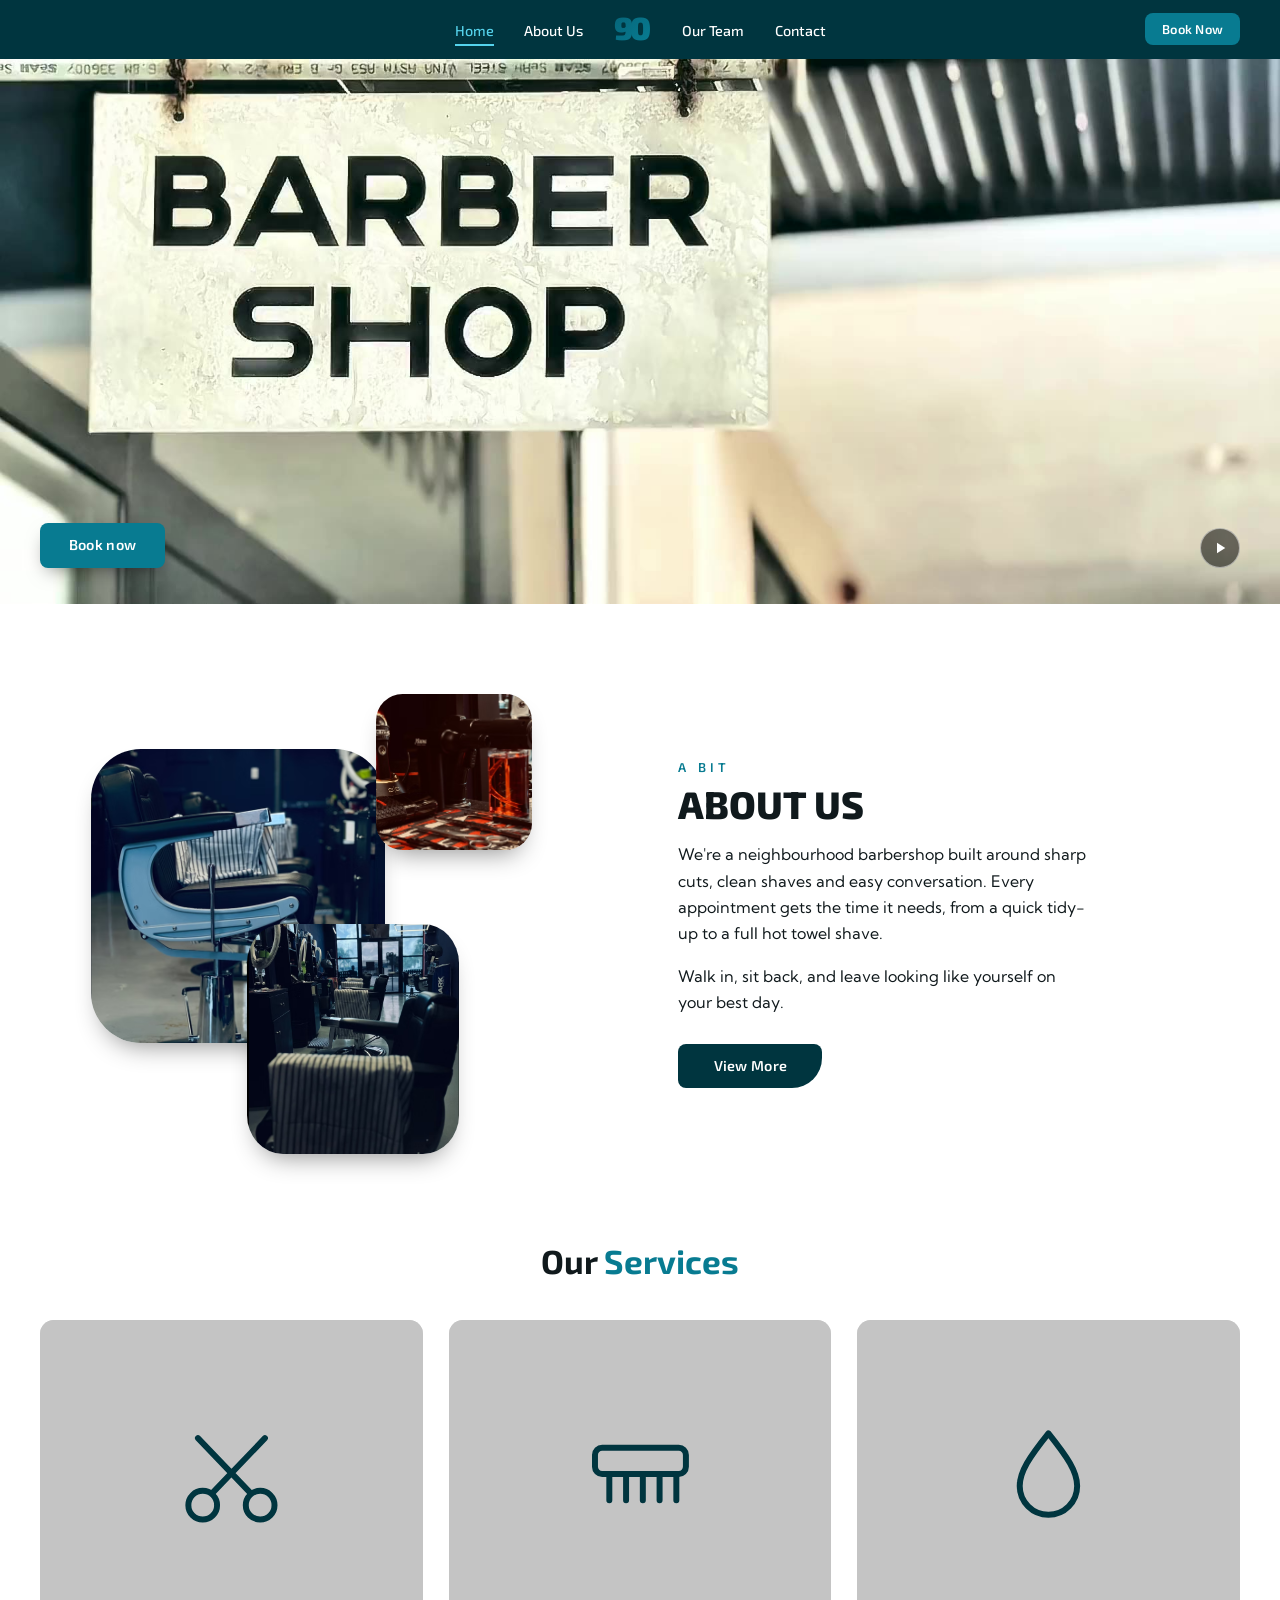
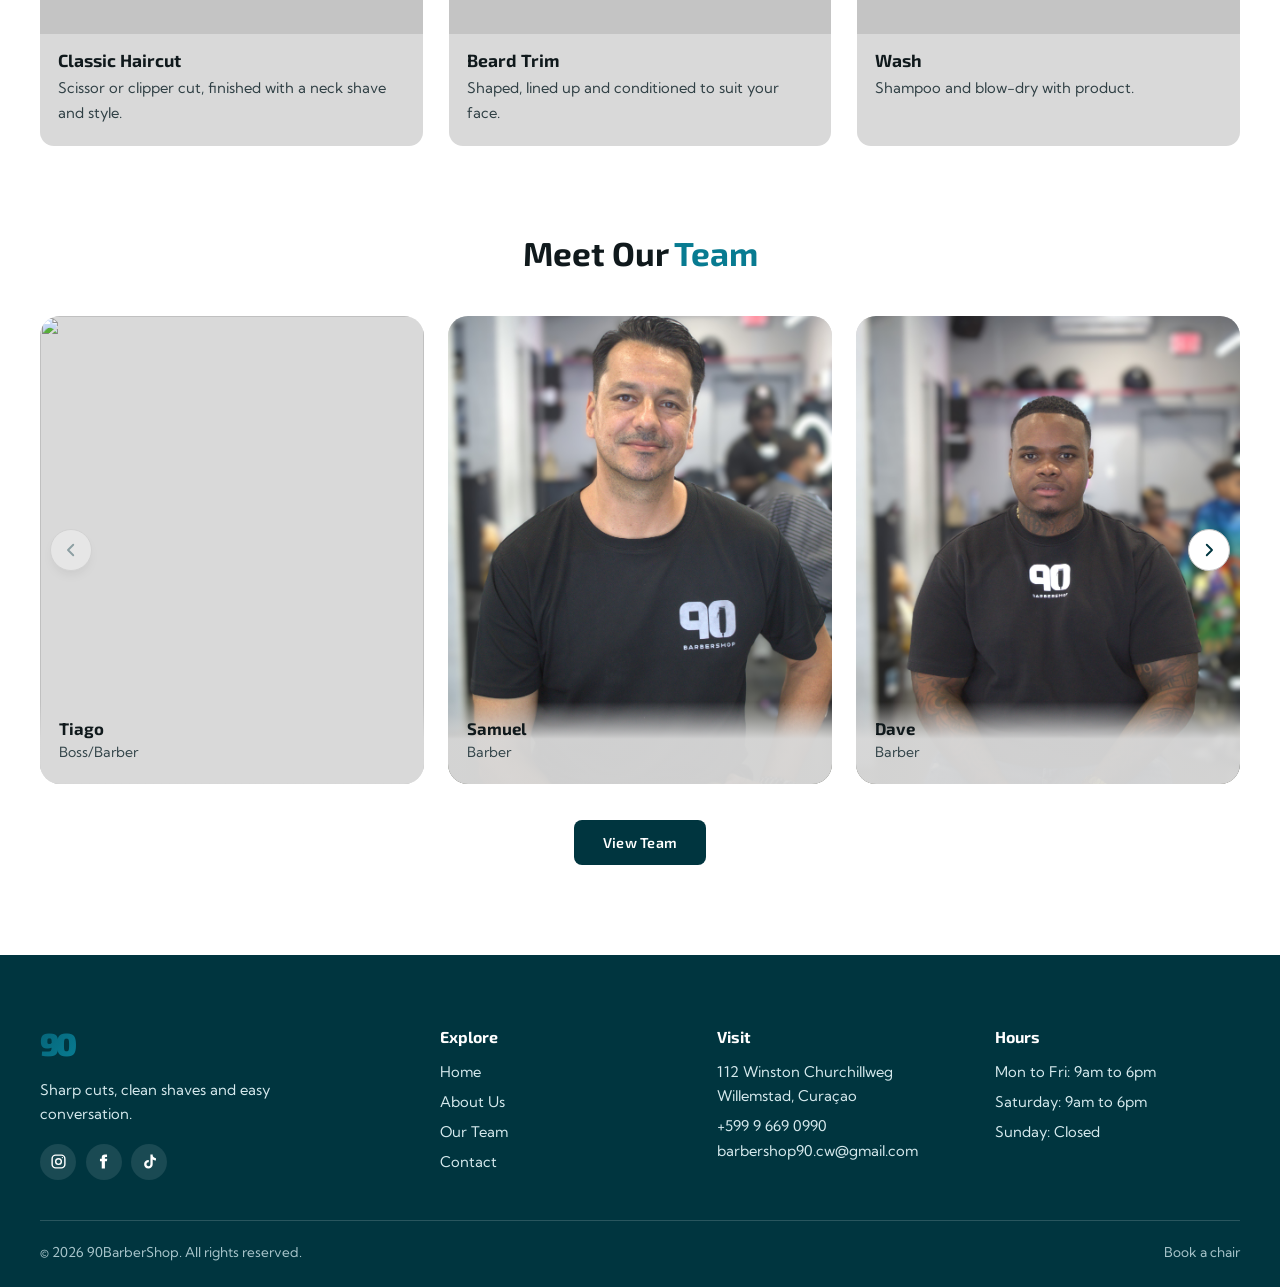
==== commit 42c558a2: "small changes" ====
--- a/index.html
+++ b/index.html
@@ -104,6 +104,7 @@
         <div class="footer-brand">
           <a class="brand" href="index.html" aria-label="90 Barber Shop, home"><span aria-hidden="true">90</span></a>
           <p>Sharp cuts, clean shaves and easy conversation.</p>
+          <div class="footer-social" data-shop-social></div>
         </div>
         <div>
           <h2 class="footer-title">Explore</h2>
@@ -116,20 +117,20 @@
         </div>
         <div>
           <h2 class="footer-title">Visit</h2>
-          <p>12 Sample Street<br>Your City, ST 00000</p>
-          <p><a href="tel:+10000000000">(000) 000-0000</a><br><a href="mailto:hello@yourbarbershop.com">hello@yourbarbershop.com</a></p>
+          <p>112 Winston Churchillweg<br>Willemstad, Curaçao</p>
+          <p><a href="tel:+599 9 669 0990">+599 9 669 0990</a><br><a href="mailto:barbershop90.cw@gmail.com">barbershop90.cw@gmail.com</a></p>
         </div>
         <div>
           <h2 class="footer-title">Hours</h2>
           <ul>
-            <li>Mon to Fri: 9am to 7pm</li>
+            <li>Mon to Fri: 9am to 6pm</li>
             <li>Saturday: 9am to 6pm</li>
             <li>Sunday: Closed</li>
           </ul>
         </div>
       </div>
       <div class="footer-bottom">
-        <span>&copy; <span data-year>2026</span> 90Barber Shop. All rights reserved.</span>
+        <span>&copy; <span data-year>2026</span> 90BarberShop. All rights reserved.</span>
         <span><a href="#" data-book-link>Book a chair</a></span>
       </div>
     </div>
--- a/style.css
+++ b/style.css
@@ -31,12 +31,12 @@
 
   /* photo slots (swap for url("images/...") ) */
   --none: linear-gradient(transparent, transparent);
-  --hero-photo: var(--none);
-  --contact-photo: var(--none);
+  --hero-photo: url("images/pic4.png");
+  --contact-photo: url("images/pic4.png");
   --team-photo: url("images/teampic.jpg");
-  --about-photo-1: var(--none);
-  --about-photo-2: var(--none);
-  --about-photo-3: var(--none);
+  --about-photo-1: url("images/pic1.png");
+  --about-photo-2: url("images/pic2.png");
+  --about-photo-3: url("images/pic3.png");
 }
 
 /* ---------- base ---------- */
@@ -128,7 +128,7 @@
 }
 
 .btn--pill { 
-  order-radius: 999px; 
+  border-radius: 999px; 
 }
 
 
@@ -488,7 +488,7 @@
 
 .map-label svg { 
   width: 36px; height: 36px; color: var(--teal-600); 
-}
+} 
 
 .contact-form h2 { 
   font-size: clamp(2rem, 3.6vw, 2.8rem); font-weight: 800; margin-bottom: .75rem; 
@@ -580,6 +580,14 @@
 .footer-brand p { 
   max-width: 32ch; margin-top: .9rem; 
 }
+.footer-social { display: flex; gap: .6rem; margin-top: 1.1rem; }
+.footer-social a {
+  width: 36px; height: 36px; display: grid; place-items: center; flex: none;
+  background: rgba(255, 255, 255, .1); color: #fff; border-radius: 50%;
+  transition: background-color .2s ease;
+}
+.footer-social a:hover { background: var(--teal-600); }
+.footer-social svg { width: 17px; height: 17px; }
 
 .footer-bottom {
   display: flex; justify-content: space-between; flex-wrap: wrap; gap: 1rem;
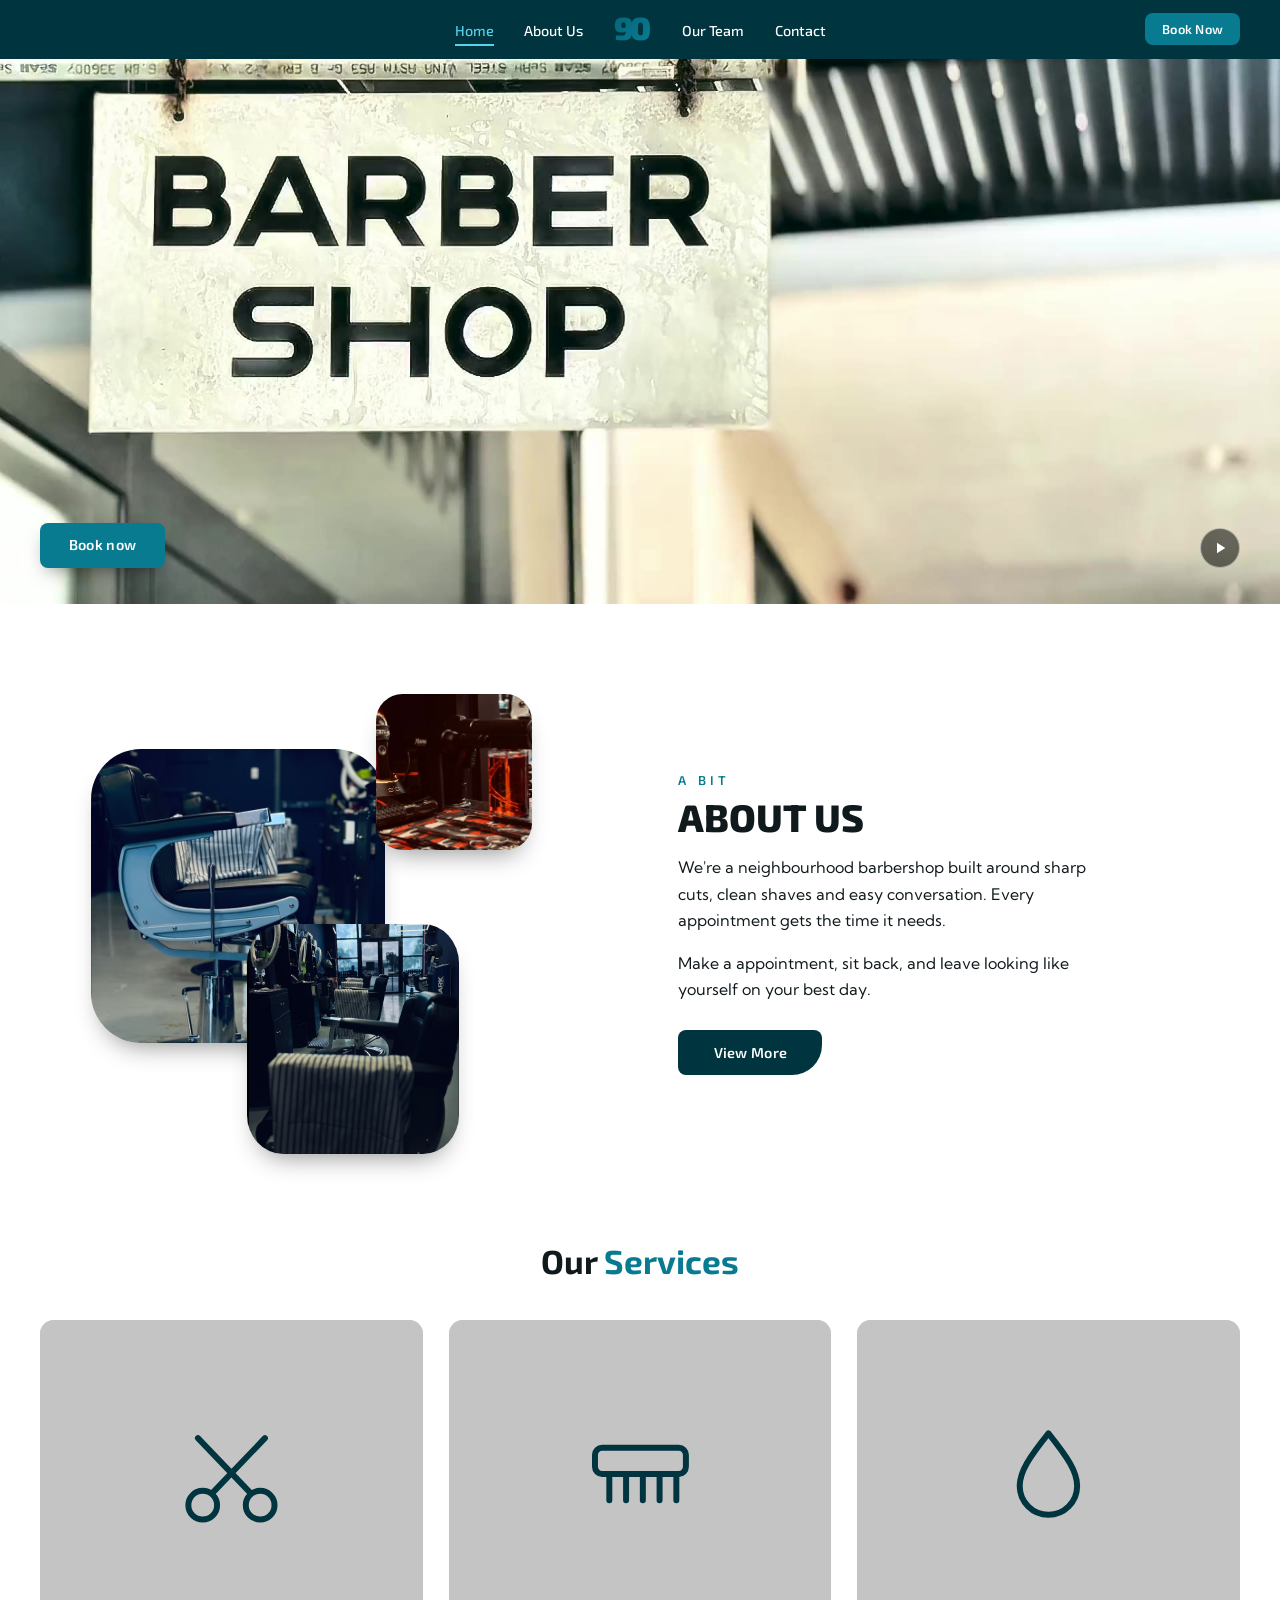
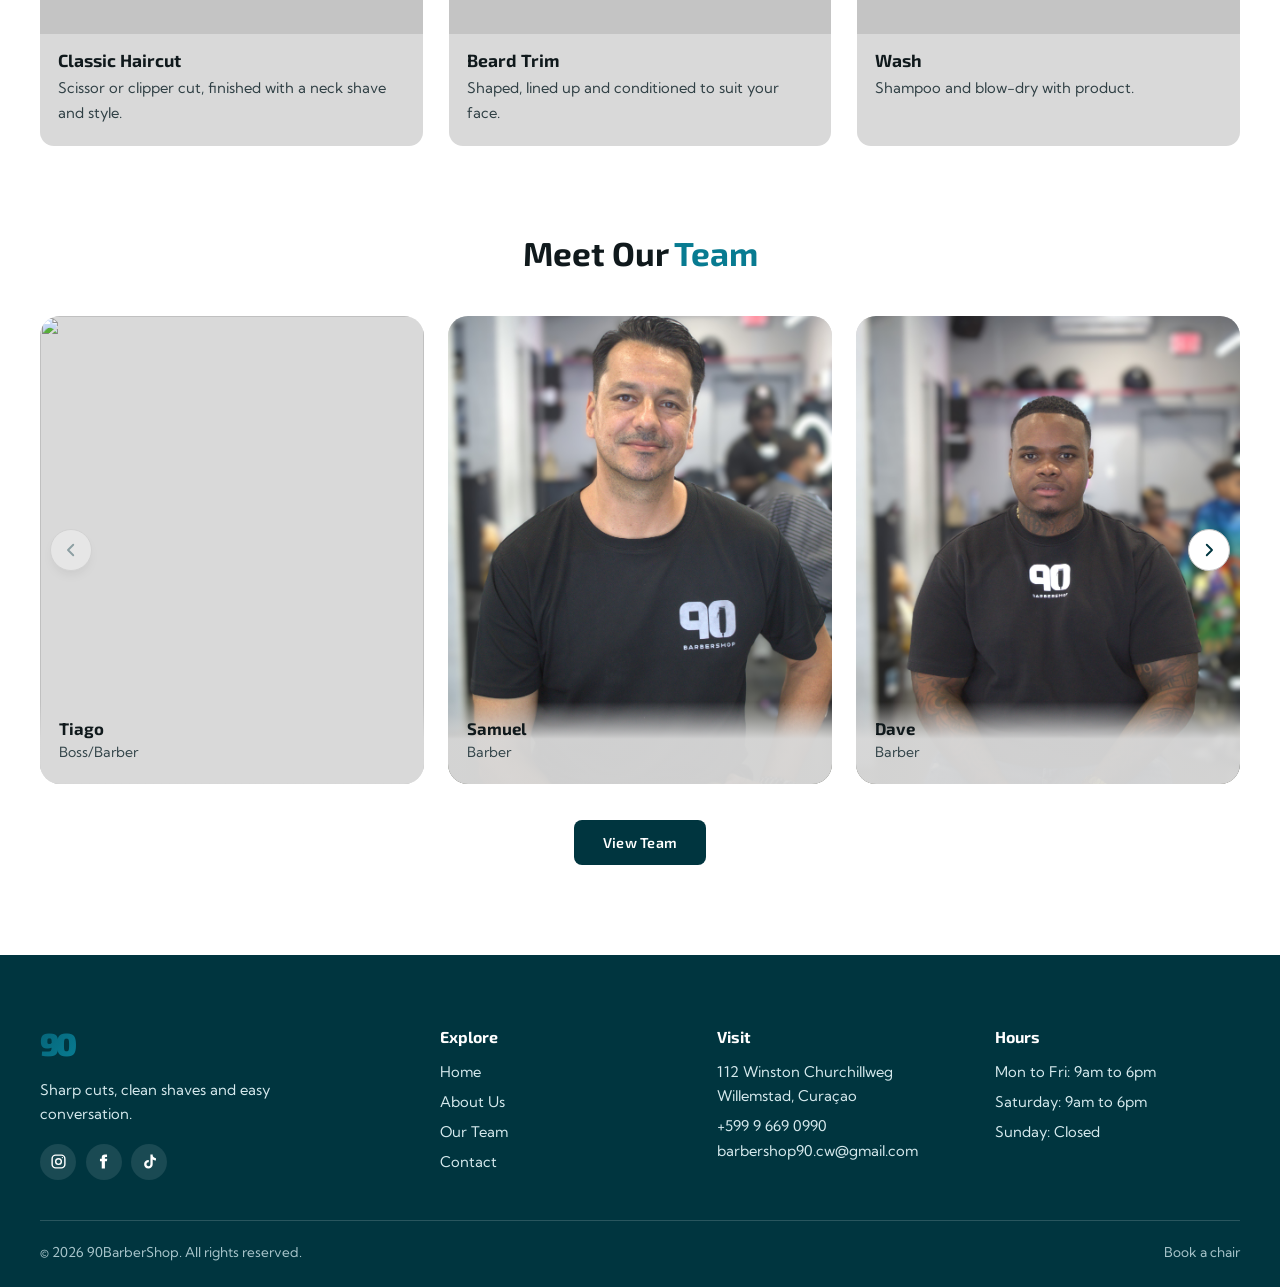
==== commit 5469c3a7: "small changes" ====
--- a/index.html
+++ b/index.html
@@ -53,8 +53,8 @@
         <div class="about-copy">
           <p class="kicker">A bit</p>
           <h2 id="about-title">About us</h2>
-          <p>We're a neighbourhood barbershop built around sharp cuts, clean shaves and easy conversation. Every appointment gets the time it needs, from a quick tidy-up to a full hot towel shave.</p>
-          <p>Walk in, sit back, and leave looking like yourself on your best day.</p>
+          <p>We're a neighbourhood barbershop built around sharp cuts, clean shaves and easy conversation. Every appointment gets the time it needs.</p>
+          <p>Make a appointment, sit back, and leave looking like yourself on your best day.</p>
           <a class="btn btn--curl" href="about.html">View More</a>
         </div>
       </div>
